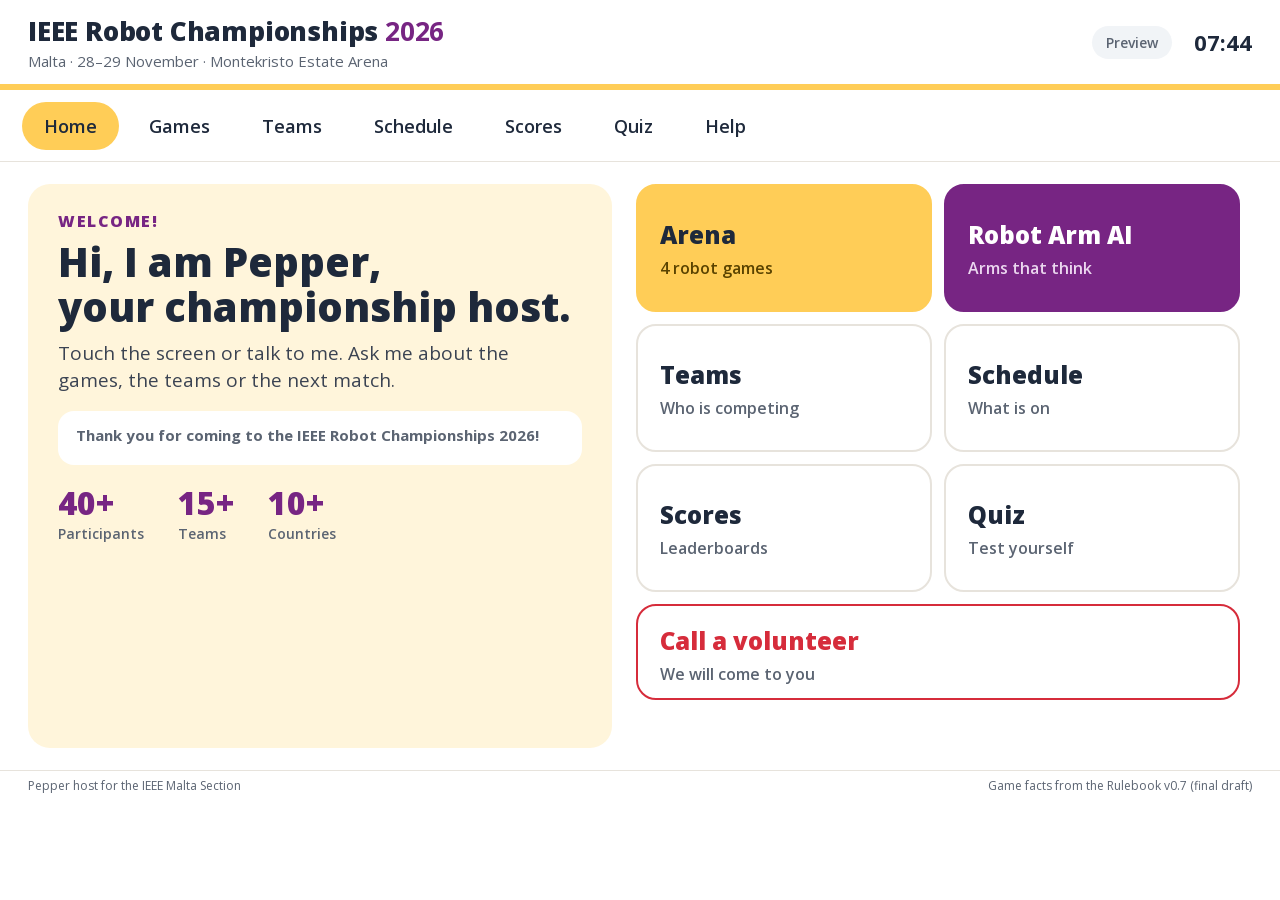
==== robotic-championships/ChampionshipHost/html/index.html @ 685ea283 "Add robotic championships: Pepper Championship Host v1.0.0 Neutral host for the IEEE Robot Champions" ====
<!DOCTYPE html>
<html lang="en">
<head>
<meta charset="utf-8">
<meta name="viewport" content="width=1280, height=800, user-scalable=no">
<title>IEEE Robot Championships 2026: Pepper host</title>
<link rel="stylesheet" href="css/host.css">
</head>
<body>
<div id="app">
  <header class="top">
    <div class="brand" id="brand">
      <img id="logo" class="logo" src="brand/logo.png" alt="" onerror="this.style.display='none'">
      <div class="wordmark">
        <div class="wm1">IEEE Robot Championships <b>2026</b></div>
        <div class="wm2">Malta &middot; 28&ndash;29 November &middot; Montekristo Estate Arena</div>
      </div>
    </div>
    <div class="topright">
      <span id="speaking" class="chip speak" hidden><i></i><i></i><i></i> Pepper is talking</span>
      <button id="stopTalk" class="chip stopbtn" hidden>Stop</button>
      <span id="status" class="chip">Starting</span>
      <span id="clock" class="clock">--:--</span>
    </div>
  </header>
  <div class="band"></div>
  <nav class="nav" id="nav">
    <button data-go="home" class="on">Home</button>
    <button data-go="games">Games</button>
    <button data-go="teams">Teams</button>
    <button data-go="schedule">Schedule</button>
    <button data-go="scores">Scores</button>
    <button data-go="quiz">Quiz</button>
    <button data-go="help">Help</button>
  </nav>

  <main id="main">
    <!-- HOME -->
    <section id="v-home" class="view on">
      <div class="home">
        <div class="hero">
          <img id="mascot" class="mascot" src="brand/mascot.png" alt="" onerror="this.style.display='none'">
          <div class="kicker">Welcome!</div>
          <h1>Hi, I am Pepper,<br>your championship host.</h1>
          <p class="lead">Touch the screen or talk to me. Ask me about the games, the teams or the next match.</p>
          <div id="countBox" class="count">
            <div class="countlbl" id="countLbl">The championships start in</div>
            <div class="countrow" id="countRow"></div>
          </div>
          <div id="liveBox" class="live" hidden>
            <div class="liveitem" id="liveNow"></div>
            <div class="liveitem next" id="liveNext"></div>
          </div>
          <div class="stats" id="stats"></div>
        </div>
        <div class="tiles">
          <button class="tile t-yellow" data-go="games" data-arg="arena"><span class="ti">Arena</span><span class="ts">4 robot games</span></button>
          <button class="tile t-purple" data-go="games" data-arg="arm"><span class="ti">Robot Arm AI</span><span class="ts">Arms that think</span></button>
          <button class="tile" data-go="teams"><span class="ti">Teams</span><span class="ts" id="tileTeams">Who is competing</span></button>
          <button class="tile" data-go="schedule"><span class="ti">Schedule</span><span class="ts" id="tileNext">What is on</span></button>
          <button class="tile" data-go="scores"><span class="ti">Scores</span><span class="ts">Leaderboards</span></button>
          <button class="tile" data-go="quiz"><span class="ti">Quiz</span><span class="ts">Test yourself</span></button>
          <button class="tile t-help" data-go="help" data-arg="volunteer"><span class="ti">Call a volunteer</span><span class="ts">We will come to you</span></button>
        </div>
      </div>
    </section>

    <!-- GAMES -->
    <section id="v-games" class="view">
      <div class="seg" id="catSeg">
        <button data-cat="arena" class="on">Arena: 4 Games</button>
        <button data-cat="arm">Robot Arm AI Challenge</button>
      </div>
      <p class="intro" id="catIntro"></p>
      <div class="cards" id="gameCards"></div>
      <p class="structure" id="catStructure"></p>
    </section>

    <!-- GAME DETAIL -->
    <section id="v-game" class="view">
      <div class="detail">
        <div class="media">
          <div class="vidwrap">
            <video id="gvid" muted loop playsinline preload="auto"></video>
            <button id="gplay" class="playover" hidden>&#9658;</button>
          </div>
          <div class="simnote">Simulation, to show the idea. Not a real match.</div>
        </div>
        <div class="dtext">
          <div class="dnum" id="gnum"></div>
          <h2 id="gtitle"></h2>
          <p class="tagline" id="gtag"></p>
          <ul class="facts" id="gfacts"></ul>
          <div class="dbtns">
            <button class="pill primary" id="gexplain">Pepper, explain</button>
            <button class="pill" id="gnext">Next game</button>
            <button class="pill ghost" id="gback">All games</button>
          </div>
        </div>
      </div>
    </section>

    <!-- TEAMS -->
    <section id="v-teams" class="view">
      <div class="seg" id="teamSeg">
        <button data-f="all" class="on">All teams</button>
        <button data-f="arena">Arena</button>
        <button data-f="arm">Robot Arm AI</button>
      </div>
      <div class="teamgrid" id="teamGrid"></div>
    </section>

    <!-- SCHEDULE -->
    <section id="v-schedule" class="view">
      <div class="seg" id="daySeg">
        <button data-day="sat" class="on">Saturday 28</button>
        <button data-day="sun">Sunday 29</button>
      </div>
      <div class="sched" id="schedList"></div>
    </section>

    <!-- SCORES -->
    <section id="v-scores" class="view">
      <div class="boards">
        <div class="board"><h3>Arena</h3><ol id="boardArena"></ol></div>
        <div class="board"><h3>Robot Arm AI Challenge</h3><ol id="boardArm"></ol></div>
      </div>
      <p class="provisional">Provisional scores entered by event staff. Official results are announced by the judges.</p>
    </section>

    <!-- QUIZ -->
    <section id="v-quiz" class="view">
      <div class="quiz" id="quiz"></div>
    </section>

    <!-- HELP -->
    <section id="v-help" class="view">
      <div class="help">
        <div class="helpcol">
          <button class="volunteer" id="volBtn"><span class="vt">Call a volunteer</span><span class="vs">A volunteer will come to Pepper</span></button>
          <div id="volDone" class="voldone" hidden>A volunteer has been called. Please wait here with Pepper.</div>
          <h3>Good to know</h3>
          <dl class="info" id="infoList"></dl>
        </div>
        <div class="helpcol">
          <h3>About the championships</h3>
          <p id="aboutText"></p>
          <p class="mission" id="missionText"></p>
          <h3>Pitch themes</h3>
          <ul class="themes" id="themes"></ul>
          <p id="stemText"></p>
        </div>
      </div>
    </section>

    <!-- STAFF -->
    <section id="v-staff" class="view">
      <div class="staffbar">
        <div class="seg small" id="staffSeg">
          <button data-st="alerts" class="on">Alerts</button>
          <button data-st="teams">Teams</button>
          <button data-st="schedule">Schedule</button>
          <button data-st="scores">Scores</button>
          <button data-st="announce">Announce</button>
          <button data-st="system">System</button>
        </div>
        <button class="pill ghost" id="staffExit">Leave staff mode</button>
      </div>
      <div class="staffbody" id="staffBody"></div>
    </section>
  </main>

  <footer class="foot">
    <span>Pepper host for the IEEE Malta Section</span>
    <span id="footRules"></span>
  </footer>

  <div id="pin" class="modal" hidden>
    <div class="pinbox">
      <div class="pintitle">Staff only</div>
      <div class="pindots" id="pinDots"></div>
      <div class="pinpad" id="pinPad"></div>
      <div class="pinmsg" id="pinMsg"></div>
    </div>
  </div>
  <div id="toast" class="toast" hidden></div>
</div>
<script src="js/bridge.js"></script>
<script src="js/host.js"></script>
</body>
</html>
---- robotic-championships/ChampionshipHost/html/css/host.css ----
/* Pepper host for the IEEE Robot Championships 2026.
   Look and feel taken from ieeemalta.org (championship page): white page, IEEE Malta yellow #FFCD57 for the main
   action, purple #772583 for links and the second accent, Open Sans, pill-shaped buttons with a 30px radius.
   Pepper's tablet: 1280 x 800, touch only, read from about one metre, so type and targets are large. */
@font-face { font-family: "Open Sans"; font-weight: 400; src: url(../fonts/open-sans-latin-400-normal.woff) format("woff"); }
@font-face { font-family: "Open Sans"; font-weight: 600; src: url(../fonts/open-sans-latin-600-normal.woff) format("woff"); }
@font-face { font-family: "Open Sans"; font-weight: 700; src: url(../fonts/open-sans-latin-700-normal.woff) format("woff"); }
@font-face { font-family: "Open Sans"; font-weight: 800; src: url(../fonts/open-sans-latin-800-normal.woff) format("woff"); }

:root {
  --yellow: #FFCD57; --yellow-d: #E9AE1F; --yellow-soft: #FFF5DB; --cream: #FFEBCA;
  --purple: #772583; --purple-soft: #F4E9F6;
  --ink: #1E293B; --muted: #5B6472; --line: #E7E3DC; --bg: #FFFFFF; --stage: #F1F4F7;
  --red: #D62C3B; --blue: #00629B; --green: #1C8A4C;
}
* { box-sizing: border-box; -webkit-tap-highlight-color: rgba(0,0,0,0); }
html, body { margin: 0; padding: 0; width: 1280px; height: 800px; overflow: hidden; background: var(--bg); color: var(--ink);
  font-family: "Open Sans", Arial, sans-serif; -webkit-user-select: none; user-select: none; }
button { font-family: inherit; color: inherit; cursor: pointer; border: 0; background: none; }
[hidden] { display: none !important; }
#app { position: relative; width: 1280px; height: 800px; display: -webkit-flex; display: flex; -webkit-flex-direction: column; flex-direction: column; }

/* header */
.top { height: 84px; padding: 0 28px; display: -webkit-flex; display: flex; -webkit-align-items: center; align-items: center; -webkit-justify-content: space-between; justify-content: space-between; }
.brand { display: -webkit-flex; display: flex; -webkit-align-items: center; align-items: center; }
.logo { height: 52px; margin-right: 18px; }
.wm1 { font-size: 26px; font-weight: 800; letter-spacing: -0.2px; }
.wm1 b { color: var(--purple); }
.wm2 { font-size: 15px; color: var(--muted); margin-top: 2px; }
.topright { display: -webkit-flex; display: flex; -webkit-align-items: center; align-items: center; }
.chip { display: inline-block; font-size: 14px; font-weight: 600; padding: 7px 14px; border-radius: 30px; background: var(--stage); color: var(--muted); margin-left: 10px; }
.chip.ok { background: #E6F4EC; color: var(--green); }
.chip.warn { background: #FDE8EA; color: var(--red); }
.chip.speak { background: var(--purple-soft); color: var(--purple); }
.chip.speak i { display: inline-block; width: 4px; height: 12px; margin-right: 2px; background: var(--purple); border-radius: 2px; vertical-align: middle;
  -webkit-animation: wave 0.9s infinite ease-in-out; animation: wave 0.9s infinite ease-in-out; }
.chip.speak i:nth-child(2) { -webkit-animation-delay: 0.15s; animation-delay: 0.15s; }
.chip.speak i:nth-child(3) { -webkit-animation-delay: 0.3s; animation-delay: 0.3s; margin-right: 8px; }
@-webkit-keyframes wave { 0%, 100% { -webkit-transform: scaleY(0.4); } 50% { -webkit-transform: scaleY(1); } }
@keyframes wave { 0%, 100% { transform: scaleY(0.4); } 50% { transform: scaleY(1); } }
.stopbtn { background: var(--ink); color: #fff; }
.clock { font-size: 22px; font-weight: 700; margin-left: 16px; min-width: 64px; text-align: right; }
.band { height: 6px; background: var(--yellow); }

/* navigation: the site's pill buttons */
.nav { height: 72px; padding: 12px 22px; display: -webkit-flex; display: flex; border-bottom: 1px solid var(--line); }
.nav button { height: 48px; padding: 0 22px; margin-right: 8px; border-radius: 30px; font-size: 18px; font-weight: 600; color: var(--ink); }
.nav button.on { background: var(--yellow); }
.nav button:active { background: var(--yellow-soft); }

main { position: relative; -webkit-flex: 1; flex: 1; overflow: hidden; }
.view { display: none; position: absolute; left: 0; top: 0; right: 0; bottom: 0; padding: 22px 28px; overflow: hidden; }
.view.on { display: block; }
.foot { height: 30px; padding: 0 28px; font-size: 12px; color: var(--muted); display: -webkit-flex; display: flex; -webkit-justify-content: space-between; justify-content: space-between; -webkit-align-items: center; align-items: center; border-top: 1px solid var(--line); }

/* pills */
.pill { height: 56px; padding: 0 28px; border-radius: 30px; font-size: 19px; font-weight: 700; background: var(--stage); margin: 0 12px 12px 0; }
.pill.primary { background: var(--yellow); box-shadow: 0 1px 2px rgba(0,0,0,0.05); }
.pill.ghost { background: none; border: 2px solid var(--line); }
.pill.danger { background: var(--red); color: #fff; }
.pill:active { opacity: 0.75; }
.seg { display: -webkit-flex; display: flex; margin-bottom: 14px; }
.seg button { height: 50px; padding: 0 24px; border-radius: 30px; font-size: 18px; font-weight: 700; border: 2px solid var(--line); margin-right: 10px; }
.seg button.on { background: var(--ink); border-color: var(--ink); color: #fff; }
.seg.small button { height: 44px; font-size: 16px; padding: 0 18px; }

/* home */
.home { display: -webkit-flex; display: flex; height: 100%; }
.hero { position: relative; width: 600px; margin-right: 24px; padding: 26px 30px; border-radius: 22px; background: var(--yellow-soft); overflow: hidden; }
.mascot { position: absolute; right: 18px; top: 16px; height: 170px; }
.kicker { font-size: 16px; font-weight: 800; color: var(--purple); text-transform: uppercase; letter-spacing: 1.5px; }
.hero h1 { font-size: 40px; line-height: 1.12; font-weight: 800; margin: 8px 0 10px; }
.lead { font-size: 19px; line-height: 1.45; color: #3B4352; margin: 0 0 16px; max-width: 470px; }
.count { background: #fff; border-radius: 16px; padding: 14px 18px; }
.countlbl { font-size: 15px; font-weight: 700; color: var(--muted); }
.countrow { display: -webkit-flex; display: flex; margin-top: 6px; }
.cnum { margin-right: 22px; }
.cnum b { display: block; font-size: 42px; font-weight: 800; line-height: 1; }
.cnum span { font-size: 13px; color: var(--muted); font-weight: 600; text-transform: uppercase; letter-spacing: 1px; }
.live { background: #fff; border-radius: 16px; padding: 10px 18px; }
.liveitem { padding: 6px 0; font-size: 18px; font-weight: 700; }
.liveitem .tag { display: inline-block; font-size: 12px; font-weight: 800; padding: 3px 9px; border-radius: 20px; background: var(--red); color: #fff; margin-right: 10px; letter-spacing: 1px; }
.liveitem.next .tag { background: var(--ink); }
.liveitem .sub { display: block; font-size: 15px; font-weight: 600; color: var(--muted); margin-top: 2px; }
.stats { display: -webkit-flex; display: flex; margin-top: 16px; }
.stat { margin-right: 34px; }
.stat b { font-size: 32px; font-weight: 800; color: var(--purple); }
.stat span { display: block; font-size: 14px; color: var(--muted); font-weight: 600; }
.tiles { -webkit-flex: 1; flex: 1; display: -webkit-flex; display: flex; -webkit-flex-wrap: wrap; flex-wrap: wrap; -webkit-align-content: flex-start; align-content: flex-start; }
.tile { width: 296px; height: 128px; margin: 0 12px 12px 0; border-radius: 20px; border: 2px solid var(--line); background: #fff; text-align: left; padding: 18px 22px; }
.tile .ti { display: block; font-size: 24px; font-weight: 800; }
.tile .ts { display: block; font-size: 16px; color: var(--muted); margin-top: 6px; font-weight: 600; }
.tile.t-yellow { background: var(--yellow); border-color: var(--yellow); }
.tile.t-yellow .ts { color: #5a4300; }
.tile.t-purple { background: var(--purple); border-color: var(--purple); color: #fff; }
.tile.t-purple .ts { color: #EBD7EF; }
.tile.t-help { width: 604px; height: 96px; border-color: var(--red); }
.tile.t-help .ti { color: var(--red); }
.tile:active { -webkit-transform: scale(0.98); transform: scale(0.98); }

/* games */
.intro { font-size: 18px; line-height: 1.45; color: #3B4352; margin: 0 0 14px; max-width: 1100px; }
.cards { display: -webkit-flex; display: flex; -webkit-flex-wrap: wrap; flex-wrap: wrap; }
.gcard { width: 291px; margin: 0 12px 12px 0; border-radius: 18px; border: 2px solid var(--line); background: #fff; overflow: hidden; text-align: left; padding: 0; }
.gcard img { display: block; width: 100%; height: 150px; object-fit: cover; background: var(--stage); }
.gcard .gn { font-size: 13px; font-weight: 800; color: var(--purple); text-transform: uppercase; letter-spacing: 1px; padding: 10px 16px 0; }
.gcard .gt { font-size: 21px; font-weight: 800; padding: 2px 16px 0; }
.gcard .gs { font-size: 15px; color: var(--muted); padding: 2px 16px 14px; line-height: 1.35; }
.cards.arm .gcard { width: 190px; }
.cards.arm .gcard img { height: 108px; }
.cards.arm .gcard .gt { font-size: 18px; }
.cards.arm .gcard .gs { font-size: 13px; }
.structure { font-size: 15px; color: var(--muted); line-height: 1.45; margin: 6px 0 0; max-width: 1180px; }

/* game detail */
.detail { display: -webkit-flex; display: flex; height: 100%; }
.media { width: 720px; margin-right: 30px; }
.vidwrap { position: relative; width: 720px; height: 405px; border-radius: 18px; overflow: hidden; background: var(--stage); }
.vidwrap video { width: 720px; height: 405px; display: block; object-fit: contain; }
.playover { position: absolute; left: 50%; top: 50%; width: 110px; height: 110px; margin: -55px 0 0 -55px; border-radius: 55px; background: var(--yellow); font-size: 44px; }
.simnote { font-size: 14px; color: var(--muted); margin-top: 8px; }
.dtext { -webkit-flex: 1; flex: 1; }
.dnum { font-size: 15px; font-weight: 800; color: var(--purple); text-transform: uppercase; letter-spacing: 1.2px; }
.dtext h2 { font-size: 40px; font-weight: 800; margin: 4px 0 4px; line-height: 1.1; }
.tagline { font-size: 21px; color: #3B4352; margin: 0 0 14px; font-weight: 600; }
.facts { list-style: none; padding: 0; margin: 0 0 20px; }
.facts li { position: relative; font-size: 19px; line-height: 1.4; padding: 0 0 12px 30px; }
.facts li:before { content: ""; position: absolute; left: 4px; top: 9px; width: 12px; height: 12px; border-radius: 6px; background: var(--yellow); }

/* teams */
.teamgrid { display: -webkit-flex; display: flex; -webkit-flex-wrap: wrap; flex-wrap: wrap; height: 520px; overflow-y: auto; -webkit-align-content: flex-start; align-content: flex-start; }
.team { width: 296px; height: 112px; margin: 0 12px 12px 0; border-radius: 18px; border: 2px solid var(--line); padding: 14px 18px; position: relative; }
.team .tn { font-size: 21px; font-weight: 800; white-space: nowrap; overflow: hidden; text-overflow: ellipsis; }
.team .tc { font-size: 16px; color: var(--muted); margin-top: 2px; }
.team .tk { position: absolute; left: 18px; bottom: 12px; font-size: 12px; font-weight: 800; padding: 3px 10px; border-radius: 20px; text-transform: uppercase; letter-spacing: 1px; }
.tk.arena { background: var(--yellow); }
.tk.arm { background: var(--purple); color: #fff; }
.empty { width: 100%; padding: 40px; border-radius: 20px; background: var(--stage); font-size: 20px; line-height: 1.5; color: #3B4352; }
.empty b { display: block; font-size: 26px; color: var(--ink); margin-bottom: 6px; }

/* schedule */
.sched { height: 540px; overflow-y: auto; }
.srow { display: -webkit-flex; display: flex; -webkit-align-items: center; align-items: center; padding: 14px 16px; border-bottom: 1px solid var(--line); border-radius: 12px; }
.srow .st { width: 100px; font-size: 26px; font-weight: 800; }
.srow .sb { -webkit-flex: 1; flex: 1; }
.srow .sti { font-size: 21px; font-weight: 700; }
.srow .ssub { font-size: 16px; color: var(--muted); margin-top: 2px; }
.srow .badge { font-size: 13px; font-weight: 800; padding: 5px 12px; border-radius: 20px; letter-spacing: 1px; margin-left: 10px; }
.srow.now { background: var(--yellow-soft); }
.srow.now .badge { background: var(--red); color: #fff; }
.srow.next .badge { background: var(--ink); color: #fff; }
.srow.done { opacity: 0.45; }
.side { display: inline-block; font-weight: 700; }
.side.red { color: var(--red); }
.side.blue { color: var(--blue); }
.catk { display: inline-block; font-size: 12px; font-weight: 800; padding: 2px 9px; border-radius: 20px; margin-right: 8px; text-transform: uppercase; letter-spacing: 1px; background: var(--stage); }
.catk.arena { background: var(--yellow); } .catk.arm { background: var(--purple); color: #fff; }

/* scores */
.boards { display: -webkit-flex; display: flex; }
.board { width: 600px; margin-right: 24px; border-radius: 20px; border: 2px solid var(--line); padding: 16px 22px; height: 500px; overflow-y: auto; }
.board h3 { font-size: 24px; margin: 0 0 10px; }
.board ol { list-style: none; padding: 0; margin: 0; }
.board li { display: -webkit-flex; display: flex; -webkit-align-items: center; align-items: center; padding: 10px 0; border-bottom: 1px solid var(--line); font-size: 20px; }
.board li .rk { width: 46px; height: 46px; line-height: 46px; border-radius: 23px; text-align: center; font-weight: 800; background: var(--stage); margin-right: 14px; }
.board li:nth-child(1) .rk { background: var(--yellow); }
.board li .nm { -webkit-flex: 1; flex: 1; font-weight: 700; }
.board li .pt { font-weight: 800; font-size: 22px; }
.board .none { font-size: 18px; color: var(--muted); padding: 20px 0; }
.provisional { font-size: 15px; color: var(--muted); margin-top: 12px; }

/* quiz */
.quiz { max-width: 1000px; }
.qprog { font-size: 16px; font-weight: 800; color: var(--purple); text-transform: uppercase; letter-spacing: 1.2px; }
.qq { font-size: 36px; font-weight: 800; margin: 8px 0 22px; line-height: 1.2; }
.qa { display: block; width: 760px; min-height: 76px; text-align: left; padding: 18px 26px; margin-bottom: 14px; border-radius: 40px; border: 3px solid var(--line); font-size: 24px; font-weight: 700; background: #fff; }
.qa.right { background: #E6F4EC; border-color: var(--green); }
.qa.wrong { background: #FDE8EA; border-color: var(--red); }
.qwhy { font-size: 21px; margin: 6px 0 16px; color: #3B4352; min-height: 30px; }
.qbig { font-size: 64px; font-weight: 800; color: var(--purple); margin: 10px 0; }

/* help */
.help { display: -webkit-flex; display: flex; }
.helpcol { width: 600px; margin-right: 24px; }
.help h3 { font-size: 22px; margin: 18px 0 8px; }
.help p { font-size: 17px; line-height: 1.5; color: #3B4352; margin: 0 0 8px; }
.mission { font-weight: 800; color: var(--purple) !important; }
.volunteer { width: 600px; height: 120px; border-radius: 22px; background: var(--red); color: #fff; text-align: left; padding: 0 30px; }
.volunteer .vt { display: block; font-size: 32px; font-weight: 800; }
.volunteer .vs { display: block; font-size: 18px; opacity: 0.9; margin-top: 4px; }
.voldone { margin-top: 12px; padding: 16px 20px; border-radius: 16px; background: #E6F4EC; color: var(--green); font-size: 20px; font-weight: 700; }
.info { margin: 0; }
.info dt { font-size: 17px; font-weight: 800; margin-top: 8px; }
.info dd { font-size: 17px; margin: 2px 0 0; color: #3B4352; }
.themes { margin: 0 0 10px; padding-left: 22px; font-size: 17px; line-height: 1.5; }

/* staff */
.staffbar { display: -webkit-flex; display: flex; -webkit-justify-content: space-between; justify-content: space-between; -webkit-align-items: flex-start; align-items: flex-start; }
.staffbody { height: 540px; overflow-y: auto; }
.form { display: -webkit-flex; display: flex; -webkit-flex-wrap: wrap; flex-wrap: wrap; -webkit-align-items: flex-end; align-items: flex-end; padding: 14px; border-radius: 16px; background: var(--stage); margin-bottom: 12px; }
.form label { display: block; font-size: 13px; font-weight: 700; color: var(--muted); margin: 0 10px 8px 0; }
.form input, .form select { display: block; height: 46px; font-size: 18px; font-family: inherit; padding: 0 12px; border: 2px solid var(--line); border-radius: 10px; margin-top: 4px; background: #fff; }
.form .pill { margin: 0 10px 8px 0; height: 48px; font-size: 17px; }
.tbl { width: 100%; border-collapse: collapse; font-size: 17px; }
.tbl td, .tbl th { text-align: left; padding: 9px 8px; border-bottom: 1px solid var(--line); }
.tbl th { font-size: 13px; color: var(--muted); text-transform: uppercase; letter-spacing: 1px; }
.tbl button { height: 40px; padding: 0 16px; border-radius: 20px; font-weight: 700; font-size: 15px; background: var(--stage); margin-right: 6px; }
.alertrow { padding: 14px 18px; border-radius: 14px; margin-bottom: 10px; background: #FDE8EA; display: -webkit-flex; display: flex; -webkit-justify-content: space-between; justify-content: space-between; -webkit-align-items: center; align-items: center; font-size: 19px; font-weight: 700; }
.alertrow.seen { background: var(--stage); font-weight: 400; color: var(--muted); }
.note { font-size: 15px; color: var(--muted); line-height: 1.5; }

/* pin + toast */
.modal { position: absolute; left: 0; top: 0; right: 0; bottom: 0; background: rgba(30,41,59,0.55); z-index: 20; }
.pinbox { width: 420px; margin: 90px auto 0; background: #fff; border-radius: 24px; padding: 24px; text-align: center; }
.pintitle { font-size: 22px; font-weight: 800; }
.pindots { height: 40px; font-size: 34px; letter-spacing: 12px; margin: 8px 0; }
.pinpad button { width: 100px; height: 72px; margin: 5px; border-radius: 36px; background: var(--stage); font-size: 28px; font-weight: 700; }
.pinmsg { height: 24px; color: var(--red); font-weight: 700; }
.toast { position: absolute; left: 50%; bottom: 46px; width: 760px; margin-left: -380px; padding: 18px 24px; border-radius: 18px; background: var(--ink); color: #fff; font-size: 20px; font-weight: 700; text-align: center; z-index: 30; }
.toast.alert { background: var(--red); }
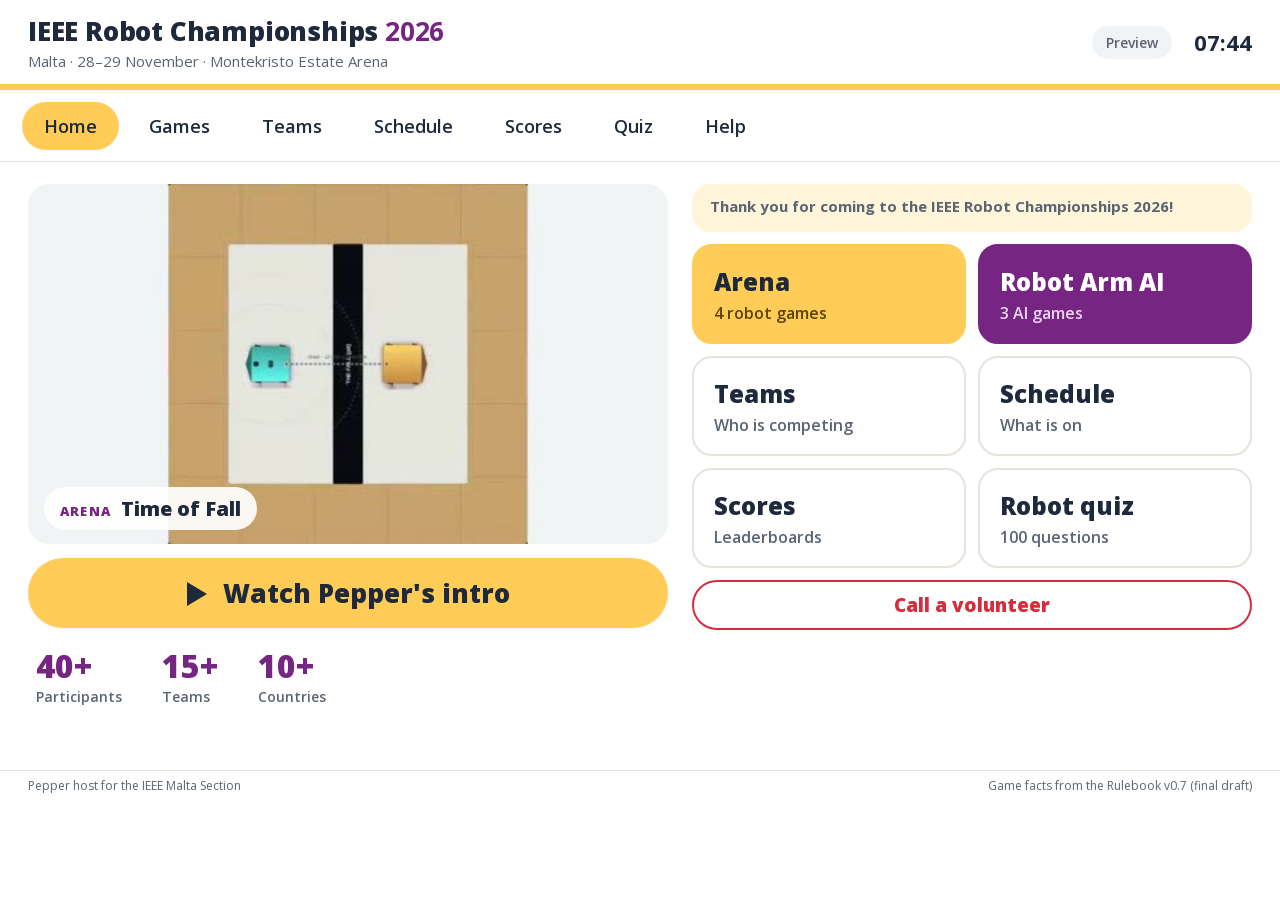
==== commit b711d80b: "Robotic championships v1.1.0: Pepper gives the intro, talks less, 100-question quiz - Pepper's intro" ====
--- a/robotic-championships/ChampionshipHost/html/index.html
+++ b/robotic-championships/ChampionshipHost/html/index.html
@@ -38,11 +38,15 @@
     <!-- HOME -->
     <section id="v-home" class="view on">
       <div class="home">
-        <div class="hero">
-          <img id="mascot" class="mascot" src="brand/mascot.png" alt="" onerror="this.style.display='none'">
-          <div class="kicker">Welcome!</div>
-          <h1>Hi, I am Pepper,<br>your championship host.</h1>
-          <p class="lead">Touch the screen or talk to me. Ask me about the games, the teams or the next match.</p>
+        <div class="stage">
+          <div class="reel">
+            <video id="reel" muted playsinline preload="auto"></video>
+            <div class="reelcap"><span id="reelKind"></span><b id="reelTitle"></b></div>
+          </div>
+          <button class="introbtn" id="introBtn"><span class="play"></span>Watch Pepper's intro</button>
+          <div class="stats" id="stats"></div>
+        </div>
+        <div class="side">
           <div id="countBox" class="count">
             <div class="countlbl" id="countLbl">The championships start in</div>
             <div class="countrow" id="countRow"></div>
@@ -51,17 +55,32 @@
             <div class="liveitem" id="liveNow"></div>
             <div class="liveitem next" id="liveNext"></div>
           </div>
-          <div class="stats" id="stats"></div>
-        </div>
-        <div class="tiles">
-          <button class="tile t-yellow" data-go="games" data-arg="arena"><span class="ti">Arena</span><span class="ts">4 robot games</span></button>
-          <button class="tile t-purple" data-go="games" data-arg="arm"><span class="ti">Robot Arm AI</span><span class="ts">Arms that think</span></button>
-          <button class="tile" data-go="teams"><span class="ti">Teams</span><span class="ts" id="tileTeams">Who is competing</span></button>
-          <button class="tile" data-go="schedule"><span class="ti">Schedule</span><span class="ts" id="tileNext">What is on</span></button>
-          <button class="tile" data-go="scores"><span class="ti">Scores</span><span class="ts">Leaderboards</span></button>
-          <button class="tile" data-go="quiz"><span class="ti">Quiz</span><span class="ts">Test yourself</span></button>
-          <button class="tile t-help" data-go="help" data-arg="volunteer"><span class="ti">Call a volunteer</span><span class="ts">We will come to you</span></button>
-        </div>
+          <div class="tiles">
+            <button class="tile t-yellow" data-go="games" data-arg="arena"><span class="ti">Arena</span><span class="ts">4 robot games</span></button>
+            <button class="tile t-purple" data-go="games" data-arg="arm"><span class="ti">Robot Arm AI</span><span class="ts">3 AI games</span></button>
+            <button class="tile" data-go="teams"><span class="ti">Teams</span><span class="ts" id="tileTeams">Who is competing</span></button>
+            <button class="tile" data-go="schedule"><span class="ti">Schedule</span><span class="ts" id="tileNext">What is on</span></button>
+            <button class="tile" data-go="scores"><span class="ti">Scores</span><span class="ts">Leaderboards</span></button>
+            <button class="tile" data-go="quiz"><span class="ti">Robot quiz</span><span class="ts">100 questions</span></button>
+          </div>
+          <button class="volsmall" data-go="help" data-arg="volunteer">Call a volunteer</button>
+        </div>
+      </div>
+    </section>
+
+    <!-- PEPPER'S INTRO -->
+    <section id="v-intro" class="view">
+      <div class="ishow" id="introBox">
+        <div class="ivis" id="introVis">
+          <video id="ivid" muted loop playsinline preload="auto"></video>
+          <div class="ibig" id="introBig"></div>
+        </div>
+        <div class="itext">
+          <div class="isub" id="introSub"></div>
+          <h1 class="ihead" id="introHead"></h1>
+          <div class="idots" id="introDots"></div>
+        </div>
+        <button class="iskip" id="introSkip">Skip</button>
       </div>
     </section>
 
--- a/robotic-championships/ChampionshipHost/html/css/host.css
+++ b/robotic-championships/ChampionshipHost/html/css/host.css
@@ -64,50 +64,83 @@
 .seg button.on { background: var(--ink); border-color: var(--ink); color: #fff; }
 .seg.small button { height: 44px; font-size: 16px; padding: 0 18px; }
 
-/* home */
+/* home: a looping reel of the games on the left, the programme and big tiles on the right */
 .home { display: -webkit-flex; display: flex; height: 100%; }
-.hero { position: relative; width: 600px; margin-right: 24px; padding: 26px 30px; border-radius: 22px; background: var(--yellow-soft); overflow: hidden; }
-.mascot { position: absolute; right: 18px; top: 16px; height: 170px; }
-.kicker { font-size: 16px; font-weight: 800; color: var(--purple); text-transform: uppercase; letter-spacing: 1.5px; }
-.hero h1 { font-size: 40px; line-height: 1.12; font-weight: 800; margin: 8px 0 10px; }
-.lead { font-size: 19px; line-height: 1.45; color: #3B4352; margin: 0 0 16px; max-width: 470px; }
-.count { background: #fff; border-radius: 16px; padding: 14px 18px; }
+.stage { width: 640px; margin-right: 24px; }
+.reel { position: relative; width: 640px; height: 360px; border-radius: 22px; overflow: hidden; background: var(--stage); }
+.reel video { display: block; width: 640px; height: 360px; object-fit: contain; }
+.reelcap { position: absolute; left: 16px; bottom: 14px; padding: 8px 16px; border-radius: 30px; background: rgba(255,255,255,0.92); }
+.reelcap span { font-size: 13px; font-weight: 800; color: var(--purple); text-transform: uppercase; letter-spacing: 1.2px; margin-right: 10px; }
+.reelcap b { font-size: 20px; font-weight: 800; }
+.introbtn { display: block; width: 640px; height: 70px; margin-top: 14px; border-radius: 35px; background: var(--yellow); font-size: 26px; font-weight: 800; text-align: center; box-shadow: 0 1px 2px rgba(0,0,0,0.05); }
+.introbtn .play { display: inline-block; width: 0; height: 0; border-top: 12px solid transparent; border-bottom: 12px solid transparent; border-left: 20px solid var(--ink); margin-right: 16px; vertical-align: -3px; }
+.introbtn:active { opacity: 0.8; }
+.stats { display: -webkit-flex; display: flex; margin-top: 16px; padding-left: 8px; }
+.stat { margin-right: 40px; }
+.stat b { font-size: 32px; font-weight: 800; color: var(--purple); }
+.stat span { display: block; font-size: 14px; color: var(--muted); font-weight: 600; }
+.side { -webkit-flex: 1; flex: 1; }
+.count { background: var(--yellow-soft); border-radius: 18px; padding: 12px 18px; margin-bottom: 12px; }
 .countlbl { font-size: 15px; font-weight: 700; color: var(--muted); }
-.countrow { display: -webkit-flex; display: flex; margin-top: 6px; }
-.cnum { margin-right: 22px; }
-.cnum b { display: block; font-size: 42px; font-weight: 800; line-height: 1; }
+.countrow { display: -webkit-flex; display: flex; margin-top: 4px; }
+.cnum { margin-right: 24px; }
+.cnum b { display: block; font-size: 38px; font-weight: 800; line-height: 1; }
 .cnum span { font-size: 13px; color: var(--muted); font-weight: 600; text-transform: uppercase; letter-spacing: 1px; }
-.live { background: #fff; border-radius: 16px; padding: 10px 18px; }
-.liveitem { padding: 6px 0; font-size: 18px; font-weight: 700; }
+.live { background: var(--yellow-soft); border-radius: 18px; padding: 8px 18px; margin-bottom: 12px; }
+.liveitem { padding: 5px 0; font-size: 18px; font-weight: 700; white-space: nowrap; overflow: hidden; text-overflow: ellipsis; }
 .liveitem .tag { display: inline-block; font-size: 12px; font-weight: 800; padding: 3px 9px; border-radius: 20px; background: var(--red); color: #fff; margin-right: 10px; letter-spacing: 1px; }
 .liveitem.next .tag { background: var(--ink); }
-.liveitem .sub { display: block; font-size: 15px; font-weight: 600; color: var(--muted); margin-top: 2px; }
-.stats { display: -webkit-flex; display: flex; margin-top: 16px; }
-.stat { margin-right: 34px; }
-.stat b { font-size: 32px; font-weight: 800; color: var(--purple); }
-.stat span { display: block; font-size: 14px; color: var(--muted); font-weight: 600; }
-.tiles { -webkit-flex: 1; flex: 1; display: -webkit-flex; display: flex; -webkit-flex-wrap: wrap; flex-wrap: wrap; -webkit-align-content: flex-start; align-content: flex-start; }
-.tile { width: 296px; height: 128px; margin: 0 12px 12px 0; border-radius: 20px; border: 2px solid var(--line); background: #fff; text-align: left; padding: 18px 22px; }
+.liveitem .sub { display: block; font-size: 15px; font-weight: 600; color: var(--muted); margin-top: 1px; overflow: hidden; text-overflow: ellipsis; }
+.tiles { display: -webkit-flex; display: flex; -webkit-flex-wrap: wrap; flex-wrap: wrap; }
+.tile { width: 274px; height: 100px; margin: 0 12px 12px 0; border-radius: 20px; border: 2px solid var(--line); background: #fff; text-align: left; padding: 14px 20px; }
+.tiles .tile:nth-child(2n) { margin-right: 0; }
 .tile .ti { display: block; font-size: 24px; font-weight: 800; }
-.tile .ts { display: block; font-size: 16px; color: var(--muted); margin-top: 6px; font-weight: 600; }
+.tile .ts { display: block; font-size: 16px; color: var(--muted); margin-top: 4px; font-weight: 600; white-space: nowrap; overflow: hidden; text-overflow: ellipsis; }
 .tile.t-yellow { background: var(--yellow); border-color: var(--yellow); }
 .tile.t-yellow .ts { color: #5a4300; }
 .tile.t-purple { background: var(--purple); border-color: var(--purple); color: #fff; }
 .tile.t-purple .ts { color: #EBD7EF; }
-.tile.t-help { width: 604px; height: 96px; border-color: var(--red); }
-.tile.t-help .ti { color: var(--red); }
 .tile:active { -webkit-transform: scale(0.98); transform: scale(0.98); }
+.volsmall { width: 560px; height: 50px; border-radius: 25px; border: 2px solid var(--red); color: var(--red); font-size: 19px; font-weight: 800; }
+
+/* Pepper's intro: the navigation hides, the visual is as big as the screen allows */
+#app.introing .nav { display: none; }
+#v-intro { padding: 20px 24px; }
+.ishow { position: relative; display: -webkit-flex; display: flex; height: 100%; -webkit-align-items: center; align-items: center; }
+.ivis { position: relative; width: 896px; height: 504px; border-radius: 24px; overflow: hidden; background: var(--stage); margin-right: 28px; }
+.ivis video { display: block; width: 896px; height: 504px; object-fit: contain; }
+.ibig { position: absolute; left: 0; top: 0; width: 896px; height: 504px; padding: 40px 48px; background: var(--yellow-soft); }
+.itext { width: 300px; }
+.isub { font-size: 16px; font-weight: 800; color: var(--purple); text-transform: uppercase; letter-spacing: 1.4px; }
+.ihead { font-size: 40px; line-height: 1.12; font-weight: 800; margin: 8px 0 18px; }
+.idots span { display: inline-block; width: 12px; height: 12px; border-radius: 6px; background: var(--line); margin-right: 7px; }
+.idots span.on { background: var(--purple); }
+.iskip { position: absolute; right: 0; top: 0; height: 48px; padding: 0 26px; border-radius: 24px; border: 2px solid var(--line); font-size: 18px; font-weight: 700; background: #fff; }
+.ib-mascot { position: absolute; right: 40px; top: 30px; height: 300px; }
+.ib-title { position: relative; max-width: 560px; font-size: 54px; font-weight: 800; line-height: 1.08; margin-top: 70px; }
+.ib-title em { font-style: normal; color: var(--purple); }
+.ib-line { font-size: 26px; font-weight: 600; color: #3B4352; margin-top: 18px; max-width: 800px; line-height: 1.35; }
+.ib-stats { display: -webkit-flex; display: flex; margin-top: 90px; }
+.ib-stats div { margin-right: 70px; }
+.ib-stats b { display: block; font-size: 110px; line-height: 1; font-weight: 800; color: var(--purple); }
+.ib-stats span { font-size: 22px; font-weight: 700; color: var(--muted); }
+.ib-cols { display: -webkit-flex; display: flex; }
+.ib-col { width: 400px; }
+.ib-col h4 { font-size: 22px; margin: 0 0 12px; }
+.ib-col div { font-size: 26px; font-weight: 700; padding: 5px 0; white-space: nowrap; overflow: hidden; text-overflow: ellipsis; }
+.ib-next { font-size: 36px; font-weight: 800; line-height: 1.25; margin-top: 110px; }
 
 /* games */
 .intro { font-size: 18px; line-height: 1.45; color: #3B4352; margin: 0 0 14px; max-width: 1100px; }
 .cards { display: -webkit-flex; display: flex; -webkit-flex-wrap: wrap; flex-wrap: wrap; }
 .gcard { width: 291px; margin: 0 12px 12px 0; border-radius: 18px; border: 2px solid var(--line); background: #fff; overflow: hidden; text-align: left; padding: 0; }
-.gcard img { display: block; width: 100%; height: 150px; object-fit: cover; background: var(--stage); }
+/* picture boxes are exactly 16:9 like the clips, so nothing is cropped or stretched, even on browsers without object-fit */
+.gcard img { display: block; width: 287px; height: 161px; object-fit: contain; background: var(--stage); }
 .gcard .gn { font-size: 13px; font-weight: 800; color: var(--purple); text-transform: uppercase; letter-spacing: 1px; padding: 10px 16px 0; }
 .gcard .gt { font-size: 21px; font-weight: 800; padding: 2px 16px 0; }
 .gcard .gs { font-size: 15px; color: var(--muted); padding: 2px 16px 14px; line-height: 1.35; }
 .cards.arm .gcard { width: 190px; }
-.cards.arm .gcard img { height: 108px; }
+.cards.arm .gcard img { width: 186px; height: 105px; }
 .cards.arm .gcard .gt { font-size: 18px; }
 .cards.arm .gcard .gs { font-size: 13px; }
 .structure { font-size: 15px; color: var(--muted); line-height: 1.45; margin: 6px 0 0; max-width: 1180px; }
@@ -128,18 +161,24 @@
 .facts li:before { content: ""; position: absolute; left: 4px; top: 9px; width: 12px; height: 12px; border-radius: 6px; background: var(--yellow); }
 
 /* teams */
-.teamgrid { display: -webkit-flex; display: flex; -webkit-flex-wrap: wrap; flex-wrap: wrap; height: 520px; overflow-y: auto; -webkit-align-content: flex-start; align-content: flex-start; }
-.team { width: 296px; height: 112px; margin: 0 12px 12px 0; border-radius: 18px; border: 2px solid var(--line); padding: 14px 18px; position: relative; }
-.team .tn { font-size: 21px; font-weight: 800; white-space: nowrap; overflow: hidden; text-overflow: ellipsis; }
-.team .tc { font-size: 16px; color: var(--muted); margin-top: 2px; }
-.team .tk { position: absolute; left: 18px; bottom: 12px; font-size: 12px; font-weight: 800; padding: 3px 10px; border-radius: 20px; text-transform: uppercase; letter-spacing: 1px; }
+.teamgrid { height: 500px; overflow-y: auto; }
+.tgroup { margin-bottom: 8px; }
+.tgh { font-size: 20px; font-weight: 800; margin: 0 0 8px; }
+.tgh span { font-size: 15px; font-weight: 700; color: var(--muted); margin-left: 8px; }
+.tcards { display: -webkit-flex; display: flex; -webkit-flex-wrap: wrap; flex-wrap: wrap; }
+.team { width: 298px; height: 80px; margin: 0 10px 10px 0; border-radius: 16px; border: 2px solid var(--line); padding: 10px 16px; position: relative; }
+.tcards .team:nth-child(4n) { margin-right: 0; }
+.team .tn { font-size: 21px; font-weight: 800; line-height: 1.3; white-space: nowrap; overflow: hidden; text-overflow: ellipsis; }
+.team .trow { margin-top: 6px; white-space: nowrap; overflow: hidden; }
+.team .tc { display: inline-block; font-size: 15px; color: var(--muted); margin-left: 8px; vertical-align: middle; }
+.team .tk { display: inline-block; font-size: 12px; font-weight: 800; padding: 3px 10px; border-radius: 20px; text-transform: uppercase; letter-spacing: 1px; vertical-align: middle; }
 .tk.arena { background: var(--yellow); }
 .tk.arm { background: var(--purple); color: #fff; }
 .empty { width: 100%; padding: 40px; border-radius: 20px; background: var(--stage); font-size: 20px; line-height: 1.5; color: #3B4352; }
 .empty b { display: block; font-size: 26px; color: var(--ink); margin-bottom: 6px; }
 
 /* schedule */
-.sched { height: 540px; overflow-y: auto; }
+.sched { position: relative; height: 540px; overflow-y: auto; }
 .srow { display: -webkit-flex; display: flex; -webkit-align-items: center; align-items: center; padding: 14px 16px; border-bottom: 1px solid var(--line); border-radius: 12px; }
 .srow .st { width: 100px; font-size: 26px; font-weight: 800; }
 .srow .sb { -webkit-flex: 1; flex: 1; }
@@ -158,12 +197,16 @@
 
 /* scores */
 .boards { display: -webkit-flex; display: flex; }
-.board { width: 600px; margin-right: 24px; border-radius: 20px; border: 2px solid var(--line); padding: 16px 22px; height: 500px; overflow-y: auto; }
-.board h3 { font-size: 24px; margin: 0 0 10px; }
+.board { width: 600px; margin-right: 24px; border-radius: 20px; border: 2px solid var(--line); padding: 14px 22px; height: 510px; overflow-y: auto; }
+.board:last-child { margin-right: 0; }
+.board h3 { font-size: 22px; margin: 0 0 6px; }
+.board h3 span { font-size: 15px; font-weight: 700; color: var(--muted); margin-left: 8px; }
 .board ol { list-style: none; padding: 0; margin: 0; }
-.board li { display: -webkit-flex; display: flex; -webkit-align-items: center; align-items: center; padding: 10px 0; border-bottom: 1px solid var(--line); font-size: 20px; }
-.board li .rk { width: 46px; height: 46px; line-height: 46px; border-radius: 23px; text-align: center; font-weight: 800; background: var(--stage); margin-right: 14px; }
-.board li:nth-child(1) .rk { background: var(--yellow); }
+.board li { display: -webkit-flex; display: flex; -webkit-align-items: center; align-items: center; padding: 6px 0; border-bottom: 1px solid var(--line); font-size: 20px; }
+.board li .rk { width: 38px; height: 38px; line-height: 38px; border-radius: 19px; text-align: center; font-weight: 800; background: var(--stage); margin-right: 14px; }
+.board li.nos .pt { font-size: 16px; font-weight: 600; color: var(--muted); }
+.board li.nos .rk { background: none; color: var(--muted); }
+.board li:not(.nos):nth-child(1) .rk { background: var(--yellow); }
 .board li .nm { -webkit-flex: 1; flex: 1; font-weight: 700; }
 .board li .pt { font-weight: 800; font-size: 22px; }
 .board .none { font-size: 18px; color: var(--muted); padding: 20px 0; }
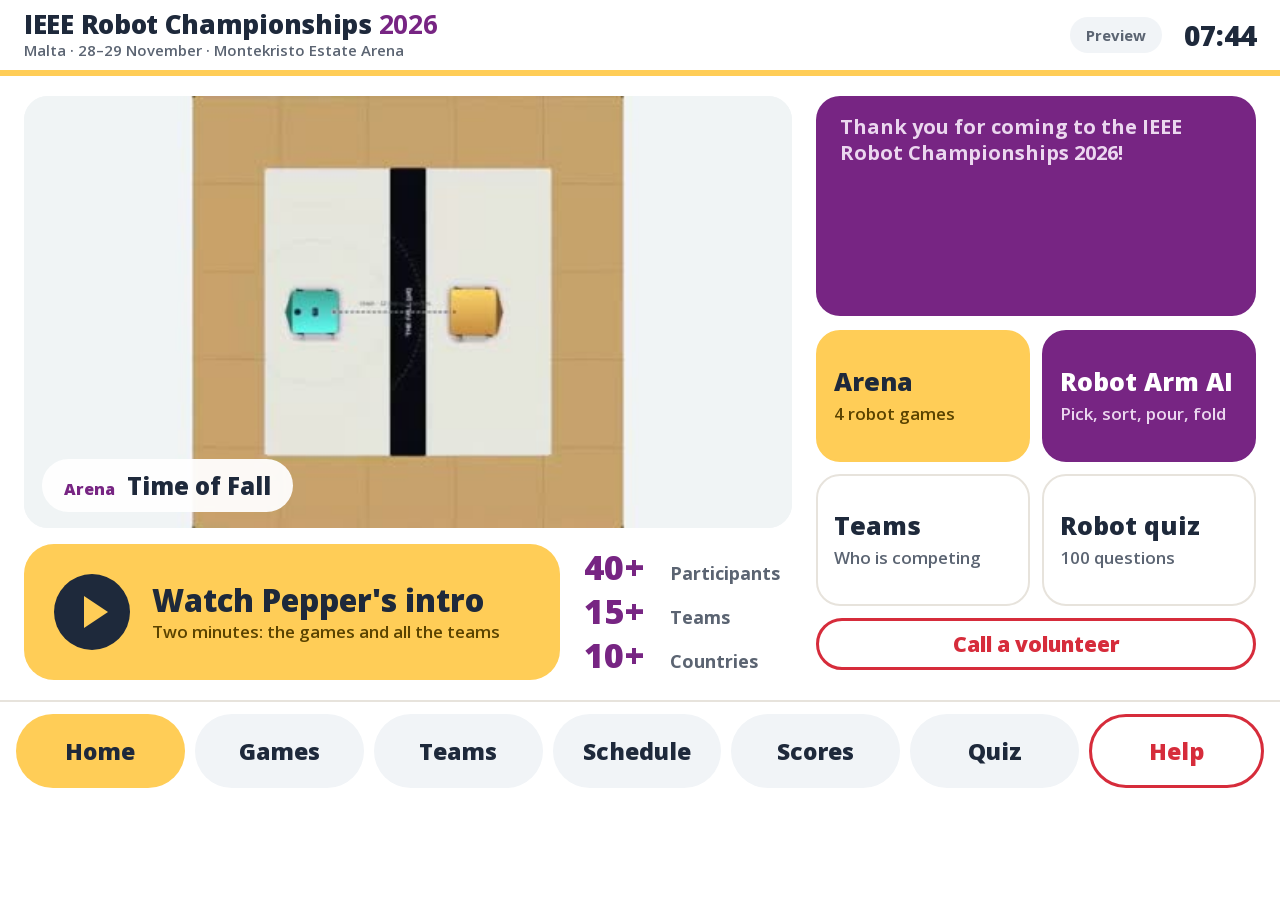
==== commit 94b1e6bf: "Robotic championships: tablet redesigned as a kiosk - Bottom dock of seven big buttons replaces the " ====
--- a/robotic-championships/ChampionshipHost/html/index.html
+++ b/robotic-championships/ChampionshipHost/html/index.html
@@ -24,15 +24,6 @@
     </div>
   </header>
   <div class="band"></div>
-  <nav class="nav" id="nav">
-    <button data-go="home" class="on">Home</button>
-    <button data-go="games">Games</button>
-    <button data-go="teams">Teams</button>
-    <button data-go="schedule">Schedule</button>
-    <button data-go="scores">Scores</button>
-    <button data-go="quiz">Quiz</button>
-    <button data-go="help">Help</button>
-  </nav>
 
   <main id="main">
     <!-- HOME -->
@@ -43,8 +34,10 @@
             <video id="reel" muted playsinline preload="auto"></video>
             <div class="reelcap"><span id="reelKind"></span><b id="reelTitle"></b></div>
           </div>
-          <button class="introbtn" id="introBtn"><span class="play"></span>Watch Pepper's intro</button>
-          <div class="stats" id="stats"></div>
+          <div class="introrow">
+            <button class="introbtn" id="introBtn"><span class="play"></span><span class="ibt">Watch Pepper's intro<small>Two minutes: the games and all the teams</small></span></button>
+            <div class="stats" id="stats"></div>
+          </div>
         </div>
         <div class="side">
           <div id="countBox" class="count">
@@ -57,10 +50,8 @@
           </div>
           <div class="tiles">
             <button class="tile t-yellow" data-go="games" data-arg="arena"><span class="ti">Arena</span><span class="ts">4 robot games</span></button>
-            <button class="tile t-purple" data-go="games" data-arg="arm"><span class="ti">Robot Arm AI</span><span class="ts">3 AI games</span></button>
+            <button class="tile t-purple" data-go="games" data-arg="arm"><span class="ti">Robot Arm AI</span><span class="ts">Pick, sort, pour, fold</span></button>
             <button class="tile" data-go="teams"><span class="ti">Teams</span><span class="ts" id="tileTeams">Who is competing</span></button>
-            <button class="tile" data-go="schedule"><span class="ti">Schedule</span><span class="ts" id="tileNext">What is on</span></button>
-            <button class="tile" data-go="scores"><span class="ti">Scores</span><span class="ts">Leaderboards</span></button>
             <button class="tile" data-go="quiz"><span class="ti">Robot quiz</span><span class="ts">100 questions</span></button>
           </div>
           <button class="volsmall" data-go="help" data-arg="volunteer">Call a volunteer</button>
@@ -71,20 +62,19 @@
     <!-- PEPPER'S INTRO -->
     <section id="v-intro" class="view">
       <div class="ishow" id="introBox">
+        <div class="itop"><div class="idots" id="introDots"></div><button class="iskip" id="introSkip">Skip</button></div>
         <div class="ivis" id="introVis">
           <video id="ivid" muted loop playsinline preload="auto"></video>
           <div class="ibig" id="introBig"></div>
         </div>
         <div class="itext">
+          <h1 class="ihead" id="introHead"></h1>
           <div class="isub" id="introSub"></div>
-          <h1 class="ihead" id="introHead"></h1>
-          <div class="idots" id="introDots"></div>
-        </div>
-        <button class="iskip" id="introSkip">Skip</button>
-      </div>
-    </section>
-
-    <!-- GAMES -->
+        </div>
+      </div>
+    </section>
+
+
     <section id="v-games" class="view">
       <div class="seg" id="catSeg">
         <button data-cat="arena" class="on">Arena: 4 Games</button>
@@ -92,7 +82,7 @@
       </div>
       <p class="intro" id="catIntro"></p>
       <div class="cards" id="gameCards"></div>
-      <p class="structure" id="catStructure"></p>
+      <p class="structure"><span id="catStructure"></span> <span class="rules" id="footRules"></span></p>
     </section>
 
     <!-- GAME DETAIL -->
@@ -168,6 +158,7 @@
           <h3>Pitch themes</h3>
           <ul class="themes" id="themes"></ul>
           <p id="stemText"></p>
+          <p class="hostnote">Pepper is the host at this stand for the IEEE Malta Section.</p>
         </div>
       </div>
     </section>
@@ -189,10 +180,15 @@
     </section>
   </main>
 
-  <footer class="foot">
-    <span>Pepper host for the IEEE Malta Section</span>
-    <span id="footRules"></span>
-  </footer>
+  <nav class="dock" id="nav">
+    <button data-go="home" class="on">Home</button>
+    <button data-go="games">Games</button>
+    <button data-go="teams">Teams</button>
+    <button data-go="schedule">Schedule</button>
+    <button data-go="scores">Scores</button>
+    <button data-go="quiz">Quiz</button>
+    <button data-go="help">Help</button>
+  </nav>
 
   <div id="pin" class="modal" hidden>
     <div class="pinbox">
--- a/robotic-championships/ChampionshipHost/html/css/host.css
+++ b/robotic-championships/ChampionshipHost/html/css/host.css
@@ -20,222 +20,249 @@
 [hidden] { display: none !important; }
 #app { position: relative; width: 1280px; height: 800px; display: -webkit-flex; display: flex; -webkit-flex-direction: column; flex-direction: column; }
 
-/* header */
-.top { height: 84px; padding: 0 28px; display: -webkit-flex; display: flex; -webkit-align-items: center; align-items: center; -webkit-justify-content: space-between; justify-content: space-between; }
+/* Layout: header 70 + yellow band 6, the screen in the middle (624), and a dock of big buttons at the bottom (100),
+   where a hand reaches without stretching. Every screen fills the middle; nothing scrolls except long lists. */
+.top { height: 70px; padding: 0 24px; display: -webkit-flex; display: flex; -webkit-align-items: center; align-items: center; -webkit-justify-content: space-between; justify-content: space-between; }
 .brand { display: -webkit-flex; display: flex; -webkit-align-items: center; align-items: center; }
-.logo { height: 52px; margin-right: 18px; }
-.wm1 { font-size: 26px; font-weight: 800; letter-spacing: -0.2px; }
+.logo { height: 48px; margin-right: 16px; }
+.wm1 { font-size: 26px; font-weight: 800; letter-spacing: -0.3px; line-height: 1.1; }
 .wm1 b { color: var(--purple); }
-.wm2 { font-size: 15px; color: var(--muted); margin-top: 2px; }
+.wm2 { font-size: 15px; color: var(--muted); margin-top: 2px; font-weight: 600; }
 .topright { display: -webkit-flex; display: flex; -webkit-align-items: center; align-items: center; }
-.chip { display: inline-block; font-size: 14px; font-weight: 600; padding: 7px 14px; border-radius: 30px; background: var(--stage); color: var(--muted); margin-left: 10px; }
+.chip { display: inline-block; font-size: 15px; font-weight: 700; padding: 8px 16px; border-radius: 30px; background: var(--stage); color: var(--muted); margin-left: 10px; }
 .chip.ok { background: #E6F4EC; color: var(--green); }
 .chip.warn { background: #FDE8EA; color: var(--red); }
 .chip.speak { background: var(--purple-soft); color: var(--purple); }
-.chip.speak i { display: inline-block; width: 4px; height: 12px; margin-right: 2px; background: var(--purple); border-radius: 2px; vertical-align: middle;
+.chip.speak i { display: inline-block; width: 4px; height: 14px; margin-right: 3px; background: var(--purple); border-radius: 2px; vertical-align: middle;
   -webkit-animation: wave 0.9s infinite ease-in-out; animation: wave 0.9s infinite ease-in-out; }
 .chip.speak i:nth-child(2) { -webkit-animation-delay: 0.15s; animation-delay: 0.15s; }
 .chip.speak i:nth-child(3) { -webkit-animation-delay: 0.3s; animation-delay: 0.3s; margin-right: 8px; }
 @-webkit-keyframes wave { 0%, 100% { -webkit-transform: scaleY(0.4); } 50% { -webkit-transform: scaleY(1); } }
 @keyframes wave { 0%, 100% { transform: scaleY(0.4); } 50% { transform: scaleY(1); } }
-.stopbtn { background: var(--ink); color: #fff; }
-.clock { font-size: 22px; font-weight: 700; margin-left: 16px; min-width: 64px; text-align: right; }
+.stopbtn { background: var(--ink); color: #fff; padding: 8px 20px; }
+.clock { font-size: 28px; font-weight: 800; margin-left: 18px; min-width: 76px; text-align: right; }
 .band { height: 6px; background: var(--yellow); }
 
-/* navigation: the site's pill buttons */
-.nav { height: 72px; padding: 12px 22px; display: -webkit-flex; display: flex; border-bottom: 1px solid var(--line); }
-.nav button { height: 48px; padding: 0 22px; margin-right: 8px; border-radius: 30px; font-size: 18px; font-weight: 600; color: var(--ink); }
-.nav button.on { background: var(--yellow); }
-.nav button:active { background: var(--yellow-soft); }
-
 main { position: relative; -webkit-flex: 1; flex: 1; overflow: hidden; }
-.view { display: none; position: absolute; left: 0; top: 0; right: 0; bottom: 0; padding: 22px 28px; overflow: hidden; }
+.view { display: none; position: absolute; left: 0; top: 0; right: 0; bottom: 0; padding: 20px 24px; overflow: hidden; }
 .view.on { display: block; }
-.foot { height: 30px; padding: 0 28px; font-size: 12px; color: var(--muted); display: -webkit-flex; display: flex; -webkit-justify-content: space-between; justify-content: space-between; -webkit-align-items: center; align-items: center; border-top: 1px solid var(--line); }
-
-/* pills */
-.pill { height: 56px; padding: 0 28px; border-radius: 30px; font-size: 19px; font-weight: 700; background: var(--stage); margin: 0 12px 12px 0; }
-.pill.primary { background: var(--yellow); box-shadow: 0 1px 2px rgba(0,0,0,0.05); }
+
+/* the dock */
+.dock { height: 100px; padding: 12px 16px; display: -webkit-flex; display: flex; background: #fff; border-top: 2px solid var(--line); }
+.dock button { -webkit-flex: 1; flex: 1; height: 74px; margin-right: 10px; border-radius: 37px; font-size: 23px; font-weight: 800; color: var(--ink); background: var(--stage); }
+.dock button:last-child { margin-right: 0; }
+.dock button.on { background: var(--yellow); }
+.dock button:active { background: var(--yellow-soft); }
+.dock button[data-go="help"] { background: #fff; border: 3px solid var(--red); color: var(--red); }
+.dock button[data-go="help"].on { background: var(--red); color: #fff; }
+#app.introing .dock { display: none; }
+
+/* pills and switches */
+.pill { height: 60px; padding: 0 30px; border-radius: 30px; font-size: 21px; font-weight: 800; background: var(--stage); margin: 0 12px 12px 0; }
+.pill.primary { background: var(--yellow); }
 .pill.ghost { background: none; border: 2px solid var(--line); }
 .pill.danger { background: var(--red); color: #fff; }
 .pill:active { opacity: 0.75; }
 .seg { display: -webkit-flex; display: flex; margin-bottom: 14px; }
-.seg button { height: 50px; padding: 0 24px; border-radius: 30px; font-size: 18px; font-weight: 700; border: 2px solid var(--line); margin-right: 10px; }
+.seg button { height: 54px; padding: 0 28px; border-radius: 30px; font-size: 20px; font-weight: 800; border: 2px solid var(--line); margin-right: 10px; background: #fff; }
 .seg button.on { background: var(--ink); border-color: var(--ink); color: #fff; }
 .seg.small button { height: 44px; font-size: 16px; padding: 0 18px; }
 
-/* home: a looping reel of the games on the left, the programme and big tiles on the right */
+/* home: the games reel and Pepper's intro on the left; what is on now and the shortcuts on the right */
 .home { display: -webkit-flex; display: flex; height: 100%; }
-.stage { width: 640px; margin-right: 24px; }
-.reel { position: relative; width: 640px; height: 360px; border-radius: 22px; overflow: hidden; background: var(--stage); }
-.reel video { display: block; width: 640px; height: 360px; object-fit: contain; }
-.reelcap { position: absolute; left: 16px; bottom: 14px; padding: 8px 16px; border-radius: 30px; background: rgba(255,255,255,0.92); }
-.reelcap span { font-size: 13px; font-weight: 800; color: var(--purple); text-transform: uppercase; letter-spacing: 1.2px; margin-right: 10px; }
-.reelcap b { font-size: 20px; font-weight: 800; }
-.introbtn { display: block; width: 640px; height: 70px; margin-top: 14px; border-radius: 35px; background: var(--yellow); font-size: 26px; font-weight: 800; text-align: center; box-shadow: 0 1px 2px rgba(0,0,0,0.05); }
-.introbtn .play { display: inline-block; width: 0; height: 0; border-top: 12px solid transparent; border-bottom: 12px solid transparent; border-left: 20px solid var(--ink); margin-right: 16px; vertical-align: -3px; }
-.introbtn:active { opacity: 0.8; }
-.stats { display: -webkit-flex; display: flex; margin-top: 16px; padding-left: 8px; }
-.stat { margin-right: 40px; }
-.stat b { font-size: 32px; font-weight: 800; color: var(--purple); }
-.stat span { display: block; font-size: 14px; color: var(--muted); font-weight: 600; }
-.side { -webkit-flex: 1; flex: 1; }
-.count { background: var(--yellow-soft); border-radius: 18px; padding: 12px 18px; margin-bottom: 12px; }
-.countlbl { font-size: 15px; font-weight: 700; color: var(--muted); }
-.countrow { display: -webkit-flex; display: flex; margin-top: 4px; }
-.cnum { margin-right: 24px; }
-.cnum b { display: block; font-size: 38px; font-weight: 800; line-height: 1; }
-.cnum span { font-size: 13px; color: var(--muted); font-weight: 600; text-transform: uppercase; letter-spacing: 1px; }
-.live { background: var(--yellow-soft); border-radius: 18px; padding: 8px 18px; margin-bottom: 12px; }
-.liveitem { padding: 5px 0; font-size: 18px; font-weight: 700; white-space: nowrap; overflow: hidden; text-overflow: ellipsis; }
-.liveitem .tag { display: inline-block; font-size: 12px; font-weight: 800; padding: 3px 9px; border-radius: 20px; background: var(--red); color: #fff; margin-right: 10px; letter-spacing: 1px; }
-.liveitem.next .tag { background: var(--ink); }
-.liveitem .sub { display: block; font-size: 15px; font-weight: 600; color: var(--muted); margin-top: 1px; overflow: hidden; text-overflow: ellipsis; }
+.stage { width: 768px; margin-right: 24px; }
+.reel { position: relative; width: 768px; height: 432px; border-radius: 24px; overflow: hidden; background: var(--stage); }
+.reel video { display: block; width: 768px; height: 432px; object-fit: contain; }
+.reelcap { position: absolute; left: 18px; bottom: 16px; padding: 10px 22px; border-radius: 30px; background: rgba(255,255,255,0.94); }
+.reelcap span { font-size: 16px; font-weight: 800; color: var(--purple); margin-right: 12px; }
+.reelcap b { font-size: 24px; font-weight: 800; }
+.introrow { display: -webkit-flex; display: flex; margin-top: 16px; height: 136px; }
+.introbtn { display: -webkit-flex; display: flex; -webkit-align-items: center; align-items: center; width: 536px; height: 136px; border-radius: 30px; background: var(--yellow); text-align: left; padding: 0 30px; }
+.introbtn .play { -webkit-flex: none; flex: none; width: 76px; height: 76px; border-radius: 38px; background: var(--ink); position: relative; margin-right: 22px; }
+.introbtn .play:after { content: ""; position: absolute; left: 30px; top: 22px; border-top: 16px solid transparent; border-bottom: 16px solid transparent; border-left: 24px solid var(--yellow); }
+.introbtn .ibt { font-size: 31px; font-weight: 800; line-height: 1.1; }
+.introbtn small { display: block; font-size: 17px; font-weight: 600; color: #5a4300; margin-top: 6px; }
+.introbtn:active { opacity: 0.85; }
+.stats { -webkit-flex: 1; flex: 1; display: -webkit-flex; display: flex; -webkit-flex-direction: column; flex-direction: column; -webkit-justify-content: space-between; justify-content: space-between; padding: 6px 0 6px 24px; }
+.stat { display: -webkit-flex; display: flex; -webkit-align-items: baseline; align-items: baseline; }
+.stat b { width: 86px; font-size: 34px; font-weight: 800; color: var(--purple); line-height: 1.05; }
+.stat span { font-size: 18px; color: var(--muted); font-weight: 700; }
+.side { -webkit-flex: 1; flex: 1; display: -webkit-flex; display: flex; -webkit-flex-direction: column; flex-direction: column; }
+.count, .live { background: var(--purple); color: #fff; border-radius: 24px; padding: 18px 24px; height: 220px; margin-bottom: 14px; }
+.countlbl { font-size: 20px; font-weight: 700; color: #EBD7EF; line-height: 1.3; }
+.countrow { display: -webkit-flex; display: flex; margin-top: 18px; }
+.cnum { margin-right: 30px; }
+.cnum b { display: block; font-size: 64px; font-weight: 800; line-height: 1; color: var(--yellow); }
+.cnum span { font-size: 18px; color: #EBD7EF; font-weight: 700; }
+.liveitem { padding: 6px 0 10px; font-size: 24px; font-weight: 800; line-height: 1.25; white-space: nowrap; overflow: hidden; text-overflow: ellipsis; }
+.liveitem + .liveitem { border-top: 1px solid rgba(255,255,255,0.25); padding-top: 14px; }
+.liveitem .tag { display: inline-block; font-size: 15px; font-weight: 800; padding: 4px 12px; border-radius: 20px; background: var(--yellow); color: var(--ink); margin-right: 12px; vertical-align: 3px; }
+.liveitem.next .tag { background: #fff; }
+.liveitem .sub { display: block; font-size: 18px; font-weight: 600; color: #EBD7EF; margin-top: 4px; overflow: hidden; text-overflow: ellipsis; }
 .tiles { display: -webkit-flex; display: flex; -webkit-flex-wrap: wrap; flex-wrap: wrap; }
-.tile { width: 274px; height: 100px; margin: 0 12px 12px 0; border-radius: 20px; border: 2px solid var(--line); background: #fff; text-align: left; padding: 14px 20px; }
+.tile { width: 214px; height: 132px; margin: 0 12px 12px 0; border-radius: 24px; border: 2px solid var(--line); background: #fff; text-align: left; padding: 16px 16px; }
 .tiles .tile:nth-child(2n) { margin-right: 0; }
-.tile .ti { display: block; font-size: 24px; font-weight: 800; }
-.tile .ts { display: block; font-size: 16px; color: var(--muted); margin-top: 4px; font-weight: 600; white-space: nowrap; overflow: hidden; text-overflow: ellipsis; }
+.tile .ti { display: block; font-size: 25px; white-space: nowrap; font-weight: 800; line-height: 1.15; }
+.tile .ts { display: block; font-size: 17px; color: var(--muted); margin-top: 8px; font-weight: 600; line-height: 1.3; }
 .tile.t-yellow { background: var(--yellow); border-color: var(--yellow); }
 .tile.t-yellow .ts { color: #5a4300; }
 .tile.t-purple { background: var(--purple); border-color: var(--purple); color: #fff; }
 .tile.t-purple .ts { color: #EBD7EF; }
 .tile:active { -webkit-transform: scale(0.98); transform: scale(0.98); }
-.volsmall { width: 560px; height: 50px; border-radius: 25px; border: 2px solid var(--red); color: var(--red); font-size: 19px; font-weight: 800; }
-
-/* Pepper's intro: the navigation hides, the visual is as big as the screen allows */
-#app.introing .nav { display: none; }
-#v-intro { padding: 20px 24px; }
-.ishow { position: relative; display: -webkit-flex; display: flex; height: 100%; -webkit-align-items: center; align-items: center; }
-.ivis { position: relative; width: 896px; height: 504px; border-radius: 24px; overflow: hidden; background: var(--stage); margin-right: 28px; }
-.ivis video { display: block; width: 896px; height: 504px; object-fit: contain; }
-.ibig { position: absolute; left: 0; top: 0; width: 896px; height: 504px; padding: 40px 48px; background: var(--yellow-soft); }
-.itext { width: 300px; }
-.isub { font-size: 16px; font-weight: 800; color: var(--purple); text-transform: uppercase; letter-spacing: 1.4px; }
-.ihead { font-size: 40px; line-height: 1.12; font-weight: 800; margin: 8px 0 18px; }
-.idots span { display: inline-block; width: 12px; height: 12px; border-radius: 6px; background: var(--line); margin-right: 7px; }
-.idots span.on { background: var(--purple); }
-.iskip { position: absolute; right: 0; top: 0; height: 48px; padding: 0 26px; border-radius: 24px; border: 2px solid var(--line); font-size: 18px; font-weight: 700; background: #fff; }
-.ib-mascot { position: absolute; right: 40px; top: 30px; height: 300px; }
-.ib-title { position: relative; max-width: 560px; font-size: 54px; font-weight: 800; line-height: 1.08; margin-top: 70px; }
-.ib-title em { font-style: normal; color: var(--purple); }
-.ib-line { font-size: 26px; font-weight: 600; color: #3B4352; margin-top: 18px; max-width: 800px; line-height: 1.35; }
-.ib-stats { display: -webkit-flex; display: flex; margin-top: 90px; }
-.ib-stats div { margin-right: 70px; }
-.ib-stats b { display: block; font-size: 110px; line-height: 1; font-weight: 800; color: var(--purple); }
-.ib-stats span { font-size: 22px; font-weight: 700; color: var(--muted); }
+.volsmall { width: 100%; height: 52px; border-radius: 26px; border: 3px solid var(--red); color: var(--red); font-size: 21px; font-weight: 800; background: #fff; }
+
+/* Pepper's intro: the whole screen is Pepper's stage, in IEEE purple, the dock hides */
+#v-intro { padding: 16px 24px 0; background: var(--purple); color: #fff; }
+.ishow { height: 100%; }
+.itop { display: -webkit-flex; display: flex; -webkit-align-items: center; align-items: center; height: 48px; }
+.idots { -webkit-flex: 1; flex: 1; display: -webkit-flex; display: flex; margin-right: 24px; }
+.idots span { -webkit-flex: 1; flex: 1; height: 8px; border-radius: 4px; background: rgba(255,255,255,0.28); margin-right: 6px; }
+.idots span.on { background: var(--yellow); }
+.idots span.past { background: rgba(255,205,87,0.6); }
+.iskip { height: 48px; padding: 0 30px; border-radius: 24px; font-size: 20px; font-weight: 800; background: #fff; color: var(--ink); }
+.ivis { position: relative; width: 896px; height: 504px; margin: 12px auto 0; }
+.ivis video { display: block; width: 896px; height: 504px; object-fit: contain; background: #fff; border-radius: 24px; }
+.ibig { position: absolute; left: 0; top: 0; width: 896px; height: 504px; padding: 40px 40px; background: var(--purple); color: #fff; }
+.itext { text-align: center; padding-top: 14px; }
+.ihead { font-size: 50px; line-height: 1.05; font-weight: 800; margin: 0; color: var(--yellow); }
+.isub { font-size: 22px; font-weight: 600; color: #EBD7EF; margin-top: 8px; min-height: 28px; }
+.ib-mascot { position: absolute; right: 40px; bottom: 30px; height: 300px; }
+.ib-title { position: relative; max-width: 760px; font-size: 76px; font-weight: 800; line-height: 1.02; margin-top: 70px; letter-spacing: -1px; }
+.ib-title em { font-style: normal; color: var(--yellow); }
+.ib-line { font-size: 28px; font-weight: 600; color: #EBD7EF; margin-top: 24px; max-width: 800px; line-height: 1.35; }
+.ib-stats { display: -webkit-flex; display: flex; margin-top: 60px; }
+.ib-stats div { margin-right: 90px; }
+.ib-stats b { display: block; font-size: 160px; line-height: 1; font-weight: 800; color: var(--yellow); letter-spacing: -4px; }
+.ib-stats span { font-size: 28px; font-weight: 700; }
 .ib-cols { display: -webkit-flex; display: flex; }
-.ib-col { width: 400px; }
-.ib-col h4 { font-size: 22px; margin: 0 0 12px; }
-.ib-col div { font-size: 26px; font-weight: 700; padding: 5px 0; white-space: nowrap; overflow: hidden; text-overflow: ellipsis; }
-.ib-next { font-size: 36px; font-weight: 800; line-height: 1.25; margin-top: 110px; }
+.ib-col { width: 408px; }
+.ib-col h4 { font-size: 24px; margin: 0 0 14px; color: var(--yellow); }
+.ib-col div { font-size: 31px; font-weight: 800; padding: 3px 0; line-height: 1.25; white-space: nowrap; overflow: hidden; text-overflow: ellipsis; }
+.ib-next { font-size: 46px; font-weight: 800; line-height: 1.2; margin-top: 120px; max-width: 800px; }
 
 /* games */
-.intro { font-size: 18px; line-height: 1.45; color: #3B4352; margin: 0 0 14px; max-width: 1100px; }
+.intro { font-size: 19px; line-height: 1.45; color: #3B4352; margin: 0 0 14px; max-width: 1180px; }
 .cards { display: -webkit-flex; display: flex; -webkit-flex-wrap: wrap; flex-wrap: wrap; }
-.gcard { width: 291px; margin: 0 12px 12px 0; border-radius: 18px; border: 2px solid var(--line); background: #fff; overflow: hidden; text-align: left; padding: 0; }
+.gcard { display: -webkit-flex; display: flex; width: 610px; height: 192px; margin: 0 12px 12px 0; border-radius: 22px; border: 2px solid var(--line); background: #fff; overflow: hidden; text-align: left; padding: 0; }
+.cards .gcard:nth-child(2n) { margin-right: 0; }
 /* picture boxes are exactly 16:9 like the clips, so nothing is cropped or stretched, even on browsers without object-fit */
-.gcard img { display: block; width: 287px; height: 161px; object-fit: contain; background: var(--stage); }
-.gcard .gn { font-size: 13px; font-weight: 800; color: var(--purple); text-transform: uppercase; letter-spacing: 1px; padding: 10px 16px 0; }
-.gcard .gt { font-size: 21px; font-weight: 800; padding: 2px 16px 0; }
-.gcard .gs { font-size: 15px; color: var(--muted); padding: 2px 16px 14px; line-height: 1.35; }
-.cards.arm .gcard { width: 190px; }
-.cards.arm .gcard img { width: 186px; height: 105px; }
-.cards.arm .gcard .gt { font-size: 18px; }
-.cards.arm .gcard .gs { font-size: 13px; }
-.structure { font-size: 15px; color: var(--muted); line-height: 1.45; margin: 6px 0 0; max-width: 1180px; }
+.gcard img { display: block; -webkit-flex: none; flex: none; width: 334px; height: 188px; object-fit: contain; background: var(--stage); }
+.gcard .gtx { padding: 18px 20px; }
+.gcard .gn { font-size: 16px; font-weight: 800; color: var(--purple); }
+.gcard .gt { font-size: 28px; font-weight: 800; line-height: 1.1; margin-top: 4px; }
+.gcard .gs { font-size: 18px; color: var(--muted); margin-top: 8px; line-height: 1.35; }
+.cards.arm .gcard { width: 397px; height: 186px; -webkit-flex-direction: column; flex-direction: column; }
+.cards.arm .gcard:nth-child(2n) { margin-right: 12px; }
+.cards.arm .gcard:nth-child(3n) { margin-right: 0; }
+.cards.arm .gcard img { position: absolute; width: 144px; height: 81px; margin: 0; border-radius: 12px; }
+.cards.arm .gcard { position: relative; padding: 12px; }
+.cards.arm .gcard .gtx { padding: 0 0 0 158px; min-height: 81px; }
+.cards.arm .gcard .gs { padding-left: 0; }
+.cards.arm .gcard .gt { font-size: 22px; }
+.cards.arm .gcard .gs { font-size: 17px; margin-top: 6px; }
+.structure { font-size: 16px; color: var(--muted); line-height: 1.45; margin: 4px 0 0; max-width: 1220px; }
 
 /* game detail */
 .detail { display: -webkit-flex; display: flex; height: 100%; }
-.media { width: 720px; margin-right: 30px; }
-.vidwrap { position: relative; width: 720px; height: 405px; border-radius: 18px; overflow: hidden; background: var(--stage); }
-.vidwrap video { width: 720px; height: 405px; display: block; object-fit: contain; }
-.playover { position: absolute; left: 50%; top: 50%; width: 110px; height: 110px; margin: -55px 0 0 -55px; border-radius: 55px; background: var(--yellow); font-size: 44px; }
-.simnote { font-size: 14px; color: var(--muted); margin-top: 8px; }
-.dtext { -webkit-flex: 1; flex: 1; }
-.dnum { font-size: 15px; font-weight: 800; color: var(--purple); text-transform: uppercase; letter-spacing: 1.2px; }
-.dtext h2 { font-size: 40px; font-weight: 800; margin: 4px 0 4px; line-height: 1.1; }
-.tagline { font-size: 21px; color: #3B4352; margin: 0 0 14px; font-weight: 600; }
-.facts { list-style: none; padding: 0; margin: 0 0 20px; }
-.facts li { position: relative; font-size: 19px; line-height: 1.4; padding: 0 0 12px 30px; }
-.facts li:before { content: ""; position: absolute; left: 4px; top: 9px; width: 12px; height: 12px; border-radius: 6px; background: var(--yellow); }
+.media { width: 800px; margin-right: 28px; }
+.vidwrap { position: relative; width: 800px; height: 450px; border-radius: 22px; overflow: hidden; background: var(--stage); }
+.vidwrap video { width: 800px; height: 450px; display: block; object-fit: contain; }
+.playover { position: absolute; left: 50%; top: 50%; width: 120px; height: 120px; margin: -60px 0 0 -60px; border-radius: 60px; background: var(--yellow); font-size: 48px; }
+.simnote { font-size: 16px; color: var(--muted); margin-top: 10px; }
+.dtext { -webkit-flex: 1; flex: 1; display: -webkit-flex; display: flex; -webkit-flex-direction: column; flex-direction: column; }
+.dnum { font-size: 17px; font-weight: 800; color: var(--purple); }
+.dtext h2 { font-size: 44px; font-weight: 800; margin: 4px 0 6px; line-height: 1.05; }
+.tagline { font-size: 21px; color: #3B4352; margin: 0 0 16px; font-weight: 600; line-height: 1.35; }
+.facts { list-style: none; padding: 0; margin: 0; -webkit-flex: 1; flex: 1; }
+.facts li { position: relative; font-size: 19px; line-height: 1.4; padding: 0 0 12px 28px; }
+.facts li:before { content: ""; position: absolute; left: 2px; top: 8px; width: 13px; height: 13px; border-radius: 7px; background: var(--yellow); }
+.dbtns { display: -webkit-flex; display: flex; -webkit-flex-wrap: wrap; flex-wrap: wrap; }
+.dbtns .pill { height: 64px; margin-bottom: 0; }
+#gexplain { width: 100%; margin: 0 0 12px; font-size: 23px; }
+#gnext, #gback { -webkit-flex: 1; flex: 1; }
+#gback { margin-right: 0; }
 
 /* teams */
-.teamgrid { height: 500px; overflow-y: auto; }
-.tgroup { margin-bottom: 8px; }
-.tgh { font-size: 20px; font-weight: 800; margin: 0 0 8px; }
-.tgh span { font-size: 15px; font-weight: 700; color: var(--muted); margin-left: 8px; }
+.teamgrid { height: 530px; overflow-y: auto; }
+.tgroup { margin-bottom: 6px; }
+.tgh { font-size: 22px; font-weight: 800; margin: 0 0 8px; }
+.tgh span { font-size: 17px; font-weight: 700; color: var(--muted); margin-left: 10px; }
 .tcards { display: -webkit-flex; display: flex; -webkit-flex-wrap: wrap; flex-wrap: wrap; }
-.team { width: 298px; height: 80px; margin: 0 10px 10px 0; border-radius: 16px; border: 2px solid var(--line); padding: 10px 16px; position: relative; }
+.team { width: 300px; height: 100px; margin: 0 8px 10px 0; border-radius: 20px; border: 2px solid var(--line); padding: 14px 18px; position: relative; }
 .tcards .team:nth-child(4n) { margin-right: 0; }
-.team .tn { font-size: 21px; font-weight: 800; line-height: 1.3; white-space: nowrap; overflow: hidden; text-overflow: ellipsis; }
-.team .trow { margin-top: 6px; white-space: nowrap; overflow: hidden; }
-.team .tc { display: inline-block; font-size: 15px; color: var(--muted); margin-left: 8px; vertical-align: middle; }
-.team .tk { display: inline-block; font-size: 12px; font-weight: 800; padding: 3px 10px; border-radius: 20px; text-transform: uppercase; letter-spacing: 1px; vertical-align: middle; }
+.team .tn { font-size: 23px; font-weight: 800; line-height: 1.25; white-space: nowrap; overflow: hidden; text-overflow: ellipsis; }
+.team .trow { margin-top: 8px; white-space: nowrap; overflow: hidden; }
+.team .tc { display: inline-block; font-size: 16px; color: var(--muted); margin-left: 8px; vertical-align: middle; }
+.team .tk { display: inline-block; font-size: 14px; font-weight: 800; padding: 4px 12px; border-radius: 20px; vertical-align: middle; }
 .tk.arena { background: var(--yellow); }
 .tk.arm { background: var(--purple); color: #fff; }
-.empty { width: 100%; padding: 40px; border-radius: 20px; background: var(--stage); font-size: 20px; line-height: 1.5; color: #3B4352; }
-.empty b { display: block; font-size: 26px; color: var(--ink); margin-bottom: 6px; }
+.empty { width: 100%; padding: 40px; border-radius: 22px; background: var(--stage); font-size: 22px; line-height: 1.5; color: #3B4352; }
+.empty b { display: block; font-size: 28px; color: var(--ink); margin-bottom: 6px; }
 
 /* schedule */
-.sched { position: relative; height: 540px; overflow-y: auto; }
-.srow { display: -webkit-flex; display: flex; -webkit-align-items: center; align-items: center; padding: 14px 16px; border-bottom: 1px solid var(--line); border-radius: 12px; }
-.srow .st { width: 100px; font-size: 26px; font-weight: 800; }
+.sched { position: relative; height: 516px; overflow-y: auto; }
+.srow { display: -webkit-flex; display: flex; -webkit-align-items: center; align-items: center; min-height: 74px; padding: 10px 18px; border-bottom: 1px solid var(--line); border-radius: 14px; }
+.srow .st { width: 112px; font-size: 28px; font-weight: 800; }
 .srow .sb { -webkit-flex: 1; flex: 1; }
-.srow .sti { font-size: 21px; font-weight: 700; }
-.srow .ssub { font-size: 16px; color: var(--muted); margin-top: 2px; }
-.srow .badge { font-size: 13px; font-weight: 800; padding: 5px 12px; border-radius: 20px; letter-spacing: 1px; margin-left: 10px; }
+.srow .sti { font-size: 23px; font-weight: 800; }
+.srow .ssub { font-size: 18px; color: var(--muted); margin-top: 3px; }
+.srow .badge { font-size: 15px; font-weight: 800; padding: 6px 14px; border-radius: 20px; margin-left: 10px; }
 .srow.now { background: var(--yellow-soft); }
 .srow.now .badge { background: var(--red); color: #fff; }
 .srow.next .badge { background: var(--ink); color: #fff; }
 .srow.done { opacity: 0.45; }
-.side { display: inline-block; font-weight: 700; }
+.side.red, .side.blue { display: inline; -webkit-flex: none; flex: none; font-weight: 800; }
 .side.red { color: var(--red); }
 .side.blue { color: var(--blue); }
-.catk { display: inline-block; font-size: 12px; font-weight: 800; padding: 2px 9px; border-radius: 20px; margin-right: 8px; text-transform: uppercase; letter-spacing: 1px; background: var(--stage); }
+.catk { display: inline-block; font-size: 14px; font-weight: 800; padding: 3px 11px; border-radius: 20px; margin-right: 10px; background: var(--stage); }
 .catk.arena { background: var(--yellow); } .catk.arm { background: var(--purple); color: #fff; }
 
 /* scores */
 .boards { display: -webkit-flex; display: flex; }
-.board { width: 600px; margin-right: 24px; border-radius: 20px; border: 2px solid var(--line); padding: 14px 22px; height: 510px; overflow-y: auto; }
+.board { width: 610px; margin-right: 12px; border-radius: 22px; border: 2px solid var(--line); padding: 16px 24px; height: 530px; overflow-y: auto; }
 .board:last-child { margin-right: 0; }
-.board h3 { font-size: 22px; margin: 0 0 6px; }
-.board h3 span { font-size: 15px; font-weight: 700; color: var(--muted); margin-left: 8px; }
+.board h3 { font-size: 26px; margin: 0 0 4px; }
+.board h3 span { font-size: 17px; font-weight: 700; color: var(--muted); margin-left: 10px; }
 .board ol { list-style: none; padding: 0; margin: 0; }
-.board li { display: -webkit-flex; display: flex; -webkit-align-items: center; align-items: center; padding: 6px 0; border-bottom: 1px solid var(--line); font-size: 20px; }
-.board li .rk { width: 38px; height: 38px; line-height: 38px; border-radius: 19px; text-align: center; font-weight: 800; background: var(--stage); margin-right: 14px; }
-.board li.nos .pt { font-size: 16px; font-weight: 600; color: var(--muted); }
+.board li { display: -webkit-flex; display: flex; -webkit-align-items: center; align-items: center; padding: 6px 0; border-bottom: 1px solid var(--line); font-size: 23px; }
+.board li .rk { width: 42px; height: 42px; line-height: 42px; border-radius: 21px; text-align: center; font-weight: 800; background: var(--stage); margin-right: 16px; }
+.board li.nos .pt { font-size: 17px; font-weight: 600; color: var(--muted); }
 .board li.nos .rk { background: none; color: var(--muted); }
 .board li:not(.nos):nth-child(1) .rk { background: var(--yellow); }
-.board li .nm { -webkit-flex: 1; flex: 1; font-weight: 700; }
-.board li .pt { font-weight: 800; font-size: 22px; }
-.board .none { font-size: 18px; color: var(--muted); padding: 20px 0; }
-.provisional { font-size: 15px; color: var(--muted); margin-top: 12px; }
-
-/* quiz */
-.quiz { max-width: 1000px; }
-.qprog { font-size: 16px; font-weight: 800; color: var(--purple); text-transform: uppercase; letter-spacing: 1.2px; }
-.qq { font-size: 36px; font-weight: 800; margin: 8px 0 22px; line-height: 1.2; }
-.qa { display: block; width: 760px; min-height: 76px; text-align: left; padding: 18px 26px; margin-bottom: 14px; border-radius: 40px; border: 3px solid var(--line); font-size: 24px; font-weight: 700; background: #fff; }
+.board li .nm { -webkit-flex: 1; flex: 1; font-weight: 800; }
+.board li .pt { font-weight: 800; font-size: 25px; }
+.board .none { font-size: 20px; color: var(--muted); padding: 20px 0; }
+.provisional { font-size: 16px; color: var(--muted); margin-top: 10px; }
+
+/* quiz: one big question, three answers as wide as the screen */
+.quiz { height: 100%; }
+.qprog { font-size: 19px; font-weight: 800; color: var(--purple); }
+.qq { font-size: 44px; font-weight: 800; margin: 8px 0 22px; line-height: 1.15; max-width: 1180px; }
+.qa { display: block; width: 100%; min-height: 96px; text-align: left; padding: 18px 30px; margin-bottom: 14px; border-radius: 42px; border: 3px solid var(--line); font-size: 31px; font-weight: 800; background: #fff; }
+.qa:active { background: var(--yellow-soft); }
 .qa.right { background: #E6F4EC; border-color: var(--green); }
 .qa.wrong { background: #FDE8EA; border-color: var(--red); }
-.qwhy { font-size: 21px; margin: 6px 0 16px; color: #3B4352; min-height: 30px; }
-.qbig { font-size: 64px; font-weight: 800; color: var(--purple); margin: 10px 0; }
+.qwhy { font-size: 22px; margin: 6px 0 16px; color: #3B4352; min-height: 30px; line-height: 1.4; }
+.qbig { font-size: 120px; font-weight: 800; color: var(--purple); margin: 10px 0; line-height: 1; }
+.quiz .pill { height: 70px; padding: 0 40px; font-size: 24px; }
 
 /* help */
-.help { display: -webkit-flex; display: flex; }
-.helpcol { width: 600px; margin-right: 24px; }
-.help h3 { font-size: 22px; margin: 18px 0 8px; }
-.help p { font-size: 17px; line-height: 1.5; color: #3B4352; margin: 0 0 8px; }
+.help { display: -webkit-flex; display: flex; height: 100%; }
+.helpcol { width: 604px; margin-right: 24px; }
+.helpcol:last-child { margin-right: 0; }
+.help h3 { font-size: 28px; margin: 20px 0 8px; }
+.helpcol:last-child h3:first-child { margin-top: 0; }
+.help p { font-size: 21px; line-height: 1.45; color: #3B4352; margin: 0 0 8px; }
 .mission { font-weight: 800; color: var(--purple) !important; }
-.volunteer { width: 600px; height: 120px; border-radius: 22px; background: var(--red); color: #fff; text-align: left; padding: 0 30px; }
-.volunteer .vt { display: block; font-size: 32px; font-weight: 800; }
-.volunteer .vs { display: block; font-size: 18px; opacity: 0.9; margin-top: 4px; }
-.voldone { margin-top: 12px; padding: 16px 20px; border-radius: 16px; background: #E6F4EC; color: var(--green); font-size: 20px; font-weight: 700; }
+.hostnote { font-size: 16px !important; color: var(--muted) !important; }
+.volunteer { width: 604px; height: 170px; border-radius: 26px; background: var(--red); color: #fff; text-align: left; padding: 0 34px; }
+.volunteer .vt { display: block; font-size: 40px; font-weight: 800; }
+.volunteer .vs { display: block; font-size: 21px; opacity: 0.92; margin-top: 6px; }
+.voldone { margin-top: 12px; padding: 16px 22px; border-radius: 18px; background: #E6F4EC; color: var(--green); font-size: 22px; font-weight: 800; }
 .info { margin: 0; }
-.info dt { font-size: 17px; font-weight: 800; margin-top: 8px; }
-.info dd { font-size: 17px; margin: 2px 0 0; color: #3B4352; }
-.themes { margin: 0 0 10px; padding-left: 22px; font-size: 17px; line-height: 1.5; }
+.info dt { font-size: 23px; font-weight: 800; margin-top: 10px; }
+.info dd { font-size: 21px; margin: 2px 0 0; color: #3B4352; }
+.themes { margin: 0 0 10px; padding-left: 26px; font-size: 21px; line-height: 1.5; }
 
 /* staff */
 .staffbar { display: -webkit-flex; display: flex; -webkit-justify-content: space-between; justify-content: space-between; -webkit-align-items: flex-start; align-items: flex-start; }
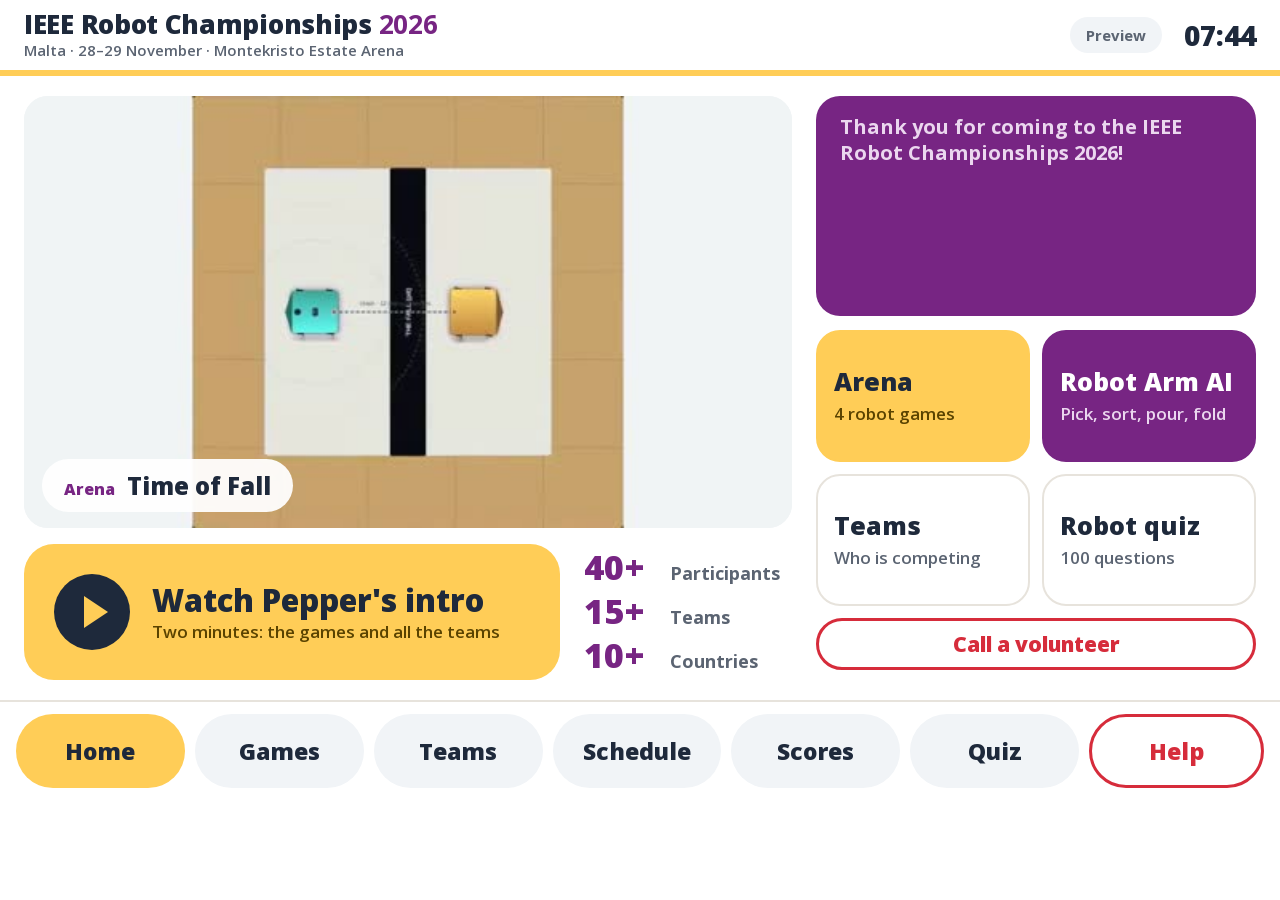
==== commit 10c4357c: "Robotic championships v1.2.0: the tablet UI works in Pepper's own browser - Root cause of the washed" ====
--- a/robotic-championships/ChampionshipHost/html/index.html
+++ b/robotic-championships/ChampionshipHost/html/index.html
@@ -2,9 +2,12 @@
 <html lang="en">
 <head>
 <meta charset="utf-8">
+<meta http-equiv="Cache-Control" content="no-cache, no-store, must-revalidate">
+<meta http-equiv="Pragma" content="no-cache">
+<meta http-equiv="Expires" content="0">
 <meta name="viewport" content="width=1280, height=800, user-scalable=no">
 <title>IEEE Robot Championships 2026: Pepper host</title>
-<link rel="stylesheet" href="css/host.css">
+<link rel="stylesheet" href="css/host.css?v=1.2.0">
 </head>
 <body>
 <div id="app">
@@ -200,7 +203,7 @@
   </div>
   <div id="toast" class="toast" hidden></div>
 </div>
-<script src="js/bridge.js"></script>
-<script src="js/host.js"></script>
+<script src="js/bridge.js?v=1.2.0"></script>
+<script src="js/host.js?v=1.2.0"></script>
 </body>
 </html>
--- a/robotic-championships/ChampionshipHost/html/css/host.css
+++ b/robotic-championships/ChampionshipHost/html/css/host.css
@@ -1,20 +1,18 @@
 /* Pepper host for the IEEE Robot Championships 2026.
    Look and feel taken from ieeemalta.org (championship page): white page, IEEE Malta yellow #FFCD57 for the main
    action, purple #772583 for links and the second accent, Open Sans, pill-shaped buttons with a 30px radius.
-   Pepper's tablet: 1280 x 800, touch only, read from about one metre, so type and targets are large. */
+   Pepper's tablet: 1280 x 800, touch only, read from about one metre, so type and targets are large.
+   Pepper's tablet browser is old (Android 5 WebView): no CSS variables, no flex gap, no grid. Colours are written out:
+   yellow #FFCD57, soft yellow #FFF5DB, purple #772583, soft purple #F4E9F6, ink #1E293B, muted #5B6472,
+   line #E7E3DC, stage grey #F1F4F7, red #D62C3B, blue #00629B, green #1C8A4C.
+   tests/test_package.py refuses CSS and JavaScript features that browser does not have. */
 @font-face { font-family: "Open Sans"; font-weight: 400; src: url(../fonts/open-sans-latin-400-normal.woff) format("woff"); }
 @font-face { font-family: "Open Sans"; font-weight: 600; src: url(../fonts/open-sans-latin-600-normal.woff) format("woff"); }
 @font-face { font-family: "Open Sans"; font-weight: 700; src: url(../fonts/open-sans-latin-700-normal.woff) format("woff"); }
 @font-face { font-family: "Open Sans"; font-weight: 800; src: url(../fonts/open-sans-latin-800-normal.woff) format("woff"); }
 
-:root {
-  --yellow: #FFCD57; --yellow-d: #E9AE1F; --yellow-soft: #FFF5DB; --cream: #FFEBCA;
-  --purple: #772583; --purple-soft: #F4E9F6;
-  --ink: #1E293B; --muted: #5B6472; --line: #E7E3DC; --bg: #FFFFFF; --stage: #F1F4F7;
-  --red: #D62C3B; --blue: #00629B; --green: #1C8A4C;
-}
 * { box-sizing: border-box; -webkit-tap-highlight-color: rgba(0,0,0,0); }
-html, body { margin: 0; padding: 0; width: 1280px; height: 800px; overflow: hidden; background: var(--bg); color: var(--ink);
+html, body { margin: 0; padding: 0; width: 1280px; height: 800px; overflow: hidden; background: #FFFFFF; color: #1E293B;
   font-family: "Open Sans", Arial, sans-serif; -webkit-user-select: none; user-select: none; }
 button { font-family: inherit; color: inherit; cursor: pointer; border: 0; background: none; }
 [hidden] { display: none !important; }
@@ -26,156 +24,157 @@
 .brand { display: -webkit-flex; display: flex; -webkit-align-items: center; align-items: center; }
 .logo { height: 48px; margin-right: 16px; }
 .wm1 { font-size: 26px; font-weight: 800; letter-spacing: -0.3px; line-height: 1.1; }
-.wm1 b { color: var(--purple); }
-.wm2 { font-size: 15px; color: var(--muted); margin-top: 2px; font-weight: 600; }
+.wm1 b { color: #772583; }
+.wm2 { font-size: 15px; color: #5B6472; margin-top: 2px; font-weight: 600; }
 .topright { display: -webkit-flex; display: flex; -webkit-align-items: center; align-items: center; }
-.chip { display: inline-block; font-size: 15px; font-weight: 700; padding: 8px 16px; border-radius: 30px; background: var(--stage); color: var(--muted); margin-left: 10px; }
-.chip.ok { background: #E6F4EC; color: var(--green); }
-.chip.warn { background: #FDE8EA; color: var(--red); }
-.chip.speak { background: var(--purple-soft); color: var(--purple); }
-.chip.speak i { display: inline-block; width: 4px; height: 14px; margin-right: 3px; background: var(--purple); border-radius: 2px; vertical-align: middle;
+.chip { display: inline-block; font-size: 15px; font-weight: 700; padding: 8px 16px; border-radius: 30px; background: #F1F4F7; color: #5B6472; margin-left: 10px; }
+.chip.ok { background: #E6F4EC; color: #1C8A4C; }
+.chip.warn { background: #FDE8EA; color: #D62C3B; }
+.chip.speak { background: #F4E9F6; color: #772583; }
+.chip.speak i { display: inline-block; width: 4px; height: 14px; margin-right: 3px; background: #772583; border-radius: 2px; vertical-align: middle;
   -webkit-animation: wave 0.9s infinite ease-in-out; animation: wave 0.9s infinite ease-in-out; }
 .chip.speak i:nth-child(2) { -webkit-animation-delay: 0.15s; animation-delay: 0.15s; }
 .chip.speak i:nth-child(3) { -webkit-animation-delay: 0.3s; animation-delay: 0.3s; margin-right: 8px; }
 @-webkit-keyframes wave { 0%, 100% { -webkit-transform: scaleY(0.4); } 50% { -webkit-transform: scaleY(1); } }
 @keyframes wave { 0%, 100% { transform: scaleY(0.4); } 50% { transform: scaleY(1); } }
-.stopbtn { background: var(--ink); color: #fff; padding: 8px 20px; }
+.stopbtn { background: #1E293B; color: #fff; padding: 8px 20px; }
 .clock { font-size: 28px; font-weight: 800; margin-left: 18px; min-width: 76px; text-align: right; }
-.band { height: 6px; background: var(--yellow); }
+.band { height: 6px; background: #FFCD57; }
 
 main { position: relative; -webkit-flex: 1; flex: 1; overflow: hidden; }
 .view { display: none; position: absolute; left: 0; top: 0; right: 0; bottom: 0; padding: 20px 24px; overflow: hidden; }
 .view.on { display: block; }
 
 /* the dock */
-.dock { height: 100px; padding: 12px 16px; display: -webkit-flex; display: flex; background: #fff; border-top: 2px solid var(--line); }
-.dock button { -webkit-flex: 1; flex: 1; height: 74px; margin-right: 10px; border-radius: 37px; font-size: 23px; font-weight: 800; color: var(--ink); background: var(--stage); }
+.dock { height: 100px; padding: 12px 16px; display: -webkit-flex; display: flex; background: #fff; border-top: 2px solid #E7E3DC; }
+.dock button { -webkit-flex: 1; flex: 1; height: 74px; margin-right: 10px; border-radius: 37px; font-size: 23px; font-weight: 800; color: #1E293B; background: #F1F4F7; }
 .dock button:last-child { margin-right: 0; }
-.dock button.on { background: var(--yellow); }
-.dock button:active { background: var(--yellow-soft); }
-.dock button[data-go="help"] { background: #fff; border: 3px solid var(--red); color: var(--red); }
-.dock button[data-go="help"].on { background: var(--red); color: #fff; }
+.dock button.on { background: #FFCD57; }
+.dock button:active { background: #FFF5DB; }
+.dock button[data-go="help"] { background: #fff; border: 3px solid #D62C3B; color: #D62C3B; }
+.dock button[data-go="help"].on { background: #D62C3B; color: #fff; }
 #app.introing .dock { display: none; }
 
 /* pills and switches */
-.pill { height: 60px; padding: 0 30px; border-radius: 30px; font-size: 21px; font-weight: 800; background: var(--stage); margin: 0 12px 12px 0; }
-.pill.primary { background: var(--yellow); }
-.pill.ghost { background: none; border: 2px solid var(--line); }
-.pill.danger { background: var(--red); color: #fff; }
+.pill { height: 60px; padding: 0 30px; border-radius: 30px; font-size: 21px; font-weight: 800; background: #F1F4F7; margin: 0 12px 12px 0; }
+.pill.primary { background: #FFCD57; }
+.pill.ghost { background: none; border: 2px solid #E7E3DC; }
+.pill.danger { background: #D62C3B; color: #fff; }
 .pill:active { opacity: 0.75; }
 .seg { display: -webkit-flex; display: flex; margin-bottom: 14px; }
-.seg button { height: 54px; padding: 0 28px; border-radius: 30px; font-size: 20px; font-weight: 800; border: 2px solid var(--line); margin-right: 10px; background: #fff; }
-.seg button.on { background: var(--ink); border-color: var(--ink); color: #fff; }
+.seg button { height: 54px; padding: 0 28px; border-radius: 30px; font-size: 20px; font-weight: 800; border: 2px solid #E7E3DC; margin-right: 10px; background: #fff; }
+.seg button.on { background: #1E293B; border-color: #1E293B; color: #fff; }
 .seg.small button { height: 44px; font-size: 16px; padding: 0 18px; }
 
 /* home: the games reel and Pepper's intro on the left; what is on now and the shortcuts on the right */
 .home { display: -webkit-flex; display: flex; height: 100%; }
 .stage { width: 768px; margin-right: 24px; }
-.reel { position: relative; width: 768px; height: 432px; border-radius: 24px; overflow: hidden; background: var(--stage); }
+.reel { position: relative; width: 768px; height: 432px; border-radius: 24px; overflow: hidden; background: #F1F4F7; }
 .reel video { display: block; width: 768px; height: 432px; object-fit: contain; }
 .reelcap { position: absolute; left: 18px; bottom: 16px; padding: 10px 22px; border-radius: 30px; background: rgba(255,255,255,0.94); }
-.reelcap span { font-size: 16px; font-weight: 800; color: var(--purple); margin-right: 12px; }
+.reelcap span { font-size: 16px; font-weight: 800; color: #772583; margin-right: 12px; }
 .reelcap b { font-size: 24px; font-weight: 800; }
 .introrow { display: -webkit-flex; display: flex; margin-top: 16px; height: 136px; }
-.introbtn { display: -webkit-flex; display: flex; -webkit-align-items: center; align-items: center; width: 536px; height: 136px; border-radius: 30px; background: var(--yellow); text-align: left; padding: 0 30px; }
-.introbtn .play { -webkit-flex: none; flex: none; width: 76px; height: 76px; border-radius: 38px; background: var(--ink); position: relative; margin-right: 22px; }
-.introbtn .play:after { content: ""; position: absolute; left: 30px; top: 22px; border-top: 16px solid transparent; border-bottom: 16px solid transparent; border-left: 24px solid var(--yellow); }
+.introbtn { display: -webkit-flex; display: flex; -webkit-align-items: center; align-items: center; width: 536px; height: 136px; border-radius: 30px; background: #FFCD57; text-align: left; padding: 0 30px; }
+.introbtn .play { -webkit-flex: none; flex: none; width: 76px; height: 76px; border-radius: 38px; background: #1E293B; position: relative; margin-right: 22px; }
+.introbtn .play:after { content: ""; position: absolute; left: 30px; top: 22px; border-top: 16px solid transparent; border-bottom: 16px solid transparent; border-left: 24px solid #FFCD57; }
 .introbtn .ibt { font-size: 31px; font-weight: 800; line-height: 1.1; }
 .introbtn small { display: block; font-size: 17px; font-weight: 600; color: #5a4300; margin-top: 6px; }
 .introbtn:active { opacity: 0.85; }
 .stats { -webkit-flex: 1; flex: 1; display: -webkit-flex; display: flex; -webkit-flex-direction: column; flex-direction: column; -webkit-justify-content: space-between; justify-content: space-between; padding: 6px 0 6px 24px; }
 .stat { display: -webkit-flex; display: flex; -webkit-align-items: baseline; align-items: baseline; }
-.stat b { width: 86px; font-size: 34px; font-weight: 800; color: var(--purple); line-height: 1.05; }
-.stat span { font-size: 18px; color: var(--muted); font-weight: 700; }
+.stat b { width: 86px; font-size: 34px; font-weight: 800; color: #772583; line-height: 1.05; }
+.stat span { font-size: 18px; color: #5B6472; font-weight: 700; }
 .side { -webkit-flex: 1; flex: 1; display: -webkit-flex; display: flex; -webkit-flex-direction: column; flex-direction: column; }
-.count, .live { background: var(--purple); color: #fff; border-radius: 24px; padding: 18px 24px; height: 220px; margin-bottom: 14px; }
+.count, .live { background: #772583; color: #fff; border-radius: 24px; padding: 18px 24px; height: 220px; margin-bottom: 14px; }
 .countlbl { font-size: 20px; font-weight: 700; color: #EBD7EF; line-height: 1.3; }
 .countrow { display: -webkit-flex; display: flex; margin-top: 18px; }
 .cnum { margin-right: 30px; }
-.cnum b { display: block; font-size: 64px; font-weight: 800; line-height: 1; color: var(--yellow); }
+.cnum b { display: block; font-size: 64px; font-weight: 800; line-height: 1; color: #FFCD57; }
 .cnum span { font-size: 18px; color: #EBD7EF; font-weight: 700; }
 .liveitem { padding: 6px 0 10px; font-size: 24px; font-weight: 800; line-height: 1.25; white-space: nowrap; overflow: hidden; text-overflow: ellipsis; }
 .liveitem + .liveitem { border-top: 1px solid rgba(255,255,255,0.25); padding-top: 14px; }
-.liveitem .tag { display: inline-block; font-size: 15px; font-weight: 800; padding: 4px 12px; border-radius: 20px; background: var(--yellow); color: var(--ink); margin-right: 12px; vertical-align: 3px; }
+.liveitem .tag { display: inline-block; font-size: 15px; font-weight: 800; padding: 4px 12px; border-radius: 20px; background: #FFCD57; color: #1E293B; margin-right: 12px; vertical-align: 3px; }
 .liveitem.next .tag { background: #fff; }
 .liveitem .sub { display: block; font-size: 18px; font-weight: 600; color: #EBD7EF; margin-top: 4px; overflow: hidden; text-overflow: ellipsis; }
 .tiles { display: -webkit-flex; display: flex; -webkit-flex-wrap: wrap; flex-wrap: wrap; }
-.tile { width: 214px; height: 132px; margin: 0 12px 12px 0; border-radius: 24px; border: 2px solid var(--line); background: #fff; text-align: left; padding: 16px 16px; }
+.tile { width: 214px; height: 132px; margin: 0 12px 12px 0; border-radius: 24px; border: 2px solid #E7E3DC; background: #fff; text-align: left; padding: 16px 16px; }
 .tiles .tile:nth-child(2n) { margin-right: 0; }
 .tile .ti { display: block; font-size: 25px; white-space: nowrap; font-weight: 800; line-height: 1.15; }
-.tile .ts { display: block; font-size: 17px; color: var(--muted); margin-top: 8px; font-weight: 600; line-height: 1.3; }
-.tile.t-yellow { background: var(--yellow); border-color: var(--yellow); }
+.tile .ts { display: block; font-size: 17px; color: #5B6472; margin-top: 8px; font-weight: 600; line-height: 1.3; }
+.tile.t-yellow { background: #FFCD57; border-color: #FFCD57; }
 .tile.t-yellow .ts { color: #5a4300; }
-.tile.t-purple { background: var(--purple); border-color: var(--purple); color: #fff; }
+.tile.t-purple { background: #772583; border-color: #772583; color: #fff; }
 .tile.t-purple .ts { color: #EBD7EF; }
 .tile:active { -webkit-transform: scale(0.98); transform: scale(0.98); }
-.volsmall { width: 100%; height: 52px; border-radius: 26px; border: 3px solid var(--red); color: var(--red); font-size: 21px; font-weight: 800; background: #fff; }
+.volsmall { width: 100%; height: 52px; border-radius: 26px; border: 3px solid #D62C3B; color: #D62C3B; font-size: 21px; font-weight: 800; background: #fff; }
 
 /* Pepper's intro: the whole screen is Pepper's stage, in IEEE purple, the dock hides */
-#v-intro { padding: 16px 24px 0; background: var(--purple); color: #fff; }
+#v-intro { padding: 16px 24px 0; background: #772583; color: #fff; }
 .ishow { height: 100%; }
 .itop { display: -webkit-flex; display: flex; -webkit-align-items: center; align-items: center; height: 48px; }
 .idots { -webkit-flex: 1; flex: 1; display: -webkit-flex; display: flex; margin-right: 24px; }
 .idots span { -webkit-flex: 1; flex: 1; height: 8px; border-radius: 4px; background: rgba(255,255,255,0.28); margin-right: 6px; }
-.idots span.on { background: var(--yellow); }
-.idots span.past { background: rgba(255,205,87,0.6); }
-.iskip { height: 48px; padding: 0 30px; border-radius: 24px; font-size: 20px; font-weight: 800; background: #fff; color: var(--ink); }
+.idots span.on { background: #FFCD57; }
+.idots span.past { background: rgba(255,255,255,0.85); }
+.iskip { height: 48px; padding: 0 30px; border-radius: 24px; font-size: 20px; font-weight: 800; background: #fff; color: #1E293B; }
 .ivis { position: relative; width: 896px; height: 504px; margin: 12px auto 0; }
 .ivis video { display: block; width: 896px; height: 504px; object-fit: contain; background: #fff; border-radius: 24px; }
-.ibig { position: absolute; left: 0; top: 0; width: 896px; height: 504px; padding: 40px 40px; background: var(--purple); color: #fff; }
+.ibig { position: absolute; left: 0; top: 0; width: 896px; height: 504px; padding: 24px 40px; background: #772583; color: #fff;
+  display: -webkit-flex; display: flex; -webkit-flex-direction: column; flex-direction: column; -webkit-justify-content: center; justify-content: center; }
 .itext { text-align: center; padding-top: 14px; }
-.ihead { font-size: 50px; line-height: 1.05; font-weight: 800; margin: 0; color: var(--yellow); }
+.ihead { font-size: 50px; line-height: 1.05; font-weight: 800; margin: 0; color: #FFCD57; }
 .isub { font-size: 22px; font-weight: 600; color: #EBD7EF; margin-top: 8px; min-height: 28px; }
 .ib-mascot { position: absolute; right: 40px; bottom: 30px; height: 300px; }
-.ib-title { position: relative; max-width: 760px; font-size: 76px; font-weight: 800; line-height: 1.02; margin-top: 70px; letter-spacing: -1px; }
-.ib-title em { font-style: normal; color: var(--yellow); }
+.ib-title { position: relative; max-width: 760px; font-size: 76px; font-weight: 800; line-height: 1.02; letter-spacing: -1px; }
+.ib-title em { font-style: normal; color: #FFCD57; }
 .ib-line { font-size: 28px; font-weight: 600; color: #EBD7EF; margin-top: 24px; max-width: 800px; line-height: 1.35; }
-.ib-stats { display: -webkit-flex; display: flex; margin-top: 60px; }
+.ib-stats { display: -webkit-flex; display: flex; }
 .ib-stats div { margin-right: 90px; }
-.ib-stats b { display: block; font-size: 160px; line-height: 1; font-weight: 800; color: var(--yellow); letter-spacing: -4px; }
+.ib-stats b { display: block; font-size: 160px; line-height: 1; font-weight: 800; color: #FFCD57; letter-spacing: -4px; }
 .ib-stats span { font-size: 28px; font-weight: 700; }
-.ib-cols { display: -webkit-flex; display: flex; }
-.ib-col { width: 408px; }
-.ib-col h4 { font-size: 24px; margin: 0 0 14px; color: var(--yellow); }
+.ib-cols { display: -webkit-flex; display: flex; -webkit-justify-content: center; justify-content: center; }
+.ib-col { width: 400px; }
+.ib-col h4 { font-size: 24px; margin: 0 0 14px; color: #FFCD57; }
 .ib-col div { font-size: 31px; font-weight: 800; padding: 3px 0; line-height: 1.25; white-space: nowrap; overflow: hidden; text-overflow: ellipsis; }
-.ib-next { font-size: 46px; font-weight: 800; line-height: 1.2; margin-top: 120px; max-width: 800px; }
+.ib-next { font-size: 46px; font-weight: 800; line-height: 1.2; text-align: center; }
 
 /* games */
 .intro { font-size: 19px; line-height: 1.45; color: #3B4352; margin: 0 0 14px; max-width: 1180px; }
 .cards { display: -webkit-flex; display: flex; -webkit-flex-wrap: wrap; flex-wrap: wrap; }
-.gcard { display: -webkit-flex; display: flex; width: 610px; height: 192px; margin: 0 12px 12px 0; border-radius: 22px; border: 2px solid var(--line); background: #fff; overflow: hidden; text-align: left; padding: 0; }
+.gcard { display: -webkit-flex; display: flex; width: 610px; height: 192px; margin: 0 12px 12px 0; border-radius: 22px; border: 2px solid #E7E3DC; background: #fff; overflow: hidden; text-align: left; padding: 0; }
 .cards .gcard:nth-child(2n) { margin-right: 0; }
 /* picture boxes are exactly 16:9 like the clips, so nothing is cropped or stretched, even on browsers without object-fit */
-.gcard img { display: block; -webkit-flex: none; flex: none; width: 334px; height: 188px; object-fit: contain; background: var(--stage); }
+.gcard img { display: block; -webkit-flex: none; flex: none; width: 334px; height: 188px; object-fit: contain; background: #F1F4F7; }
 .gcard .gtx { padding: 18px 20px; }
-.gcard .gn { font-size: 16px; font-weight: 800; color: var(--purple); }
+.gcard .gn { font-size: 16px; font-weight: 800; color: #772583; }
 .gcard .gt { font-size: 28px; font-weight: 800; line-height: 1.1; margin-top: 4px; }
-.gcard .gs { font-size: 18px; color: var(--muted); margin-top: 8px; line-height: 1.35; }
+.gcard .gs { font-size: 18px; color: #5B6472; margin-top: 8px; line-height: 1.35; }
 .cards.arm .gcard { width: 397px; height: 186px; -webkit-flex-direction: column; flex-direction: column; }
 .cards.arm .gcard:nth-child(2n) { margin-right: 12px; }
 .cards.arm .gcard:nth-child(3n) { margin-right: 0; }
-.cards.arm .gcard img { position: absolute; width: 144px; height: 81px; margin: 0; border-radius: 12px; }
+.cards.arm .gcard img { position: absolute; width: 176px; height: 99px; margin: 0; border-radius: 12px; }
 .cards.arm .gcard { position: relative; padding: 12px; }
-.cards.arm .gcard .gtx { padding: 0 0 0 158px; min-height: 81px; }
+.cards.arm .gcard .gtx { padding: 0 0 0 190px; min-height: 99px; }
 .cards.arm .gcard .gs { padding-left: 0; }
 .cards.arm .gcard .gt { font-size: 22px; }
 .cards.arm .gcard .gs { font-size: 17px; margin-top: 6px; }
-.structure { font-size: 16px; color: var(--muted); line-height: 1.45; margin: 4px 0 0; max-width: 1220px; }
+.structure { font-size: 16px; color: #5B6472; line-height: 1.45; margin: 4px 0 0; max-width: 1220px; }
 
 /* game detail */
 .detail { display: -webkit-flex; display: flex; height: 100%; }
 .media { width: 800px; margin-right: 28px; }
-.vidwrap { position: relative; width: 800px; height: 450px; border-radius: 22px; overflow: hidden; background: var(--stage); }
+.vidwrap { position: relative; width: 800px; height: 450px; border-radius: 22px; overflow: hidden; background: #F1F4F7; }
 .vidwrap video { width: 800px; height: 450px; display: block; object-fit: contain; }
-.playover { position: absolute; left: 50%; top: 50%; width: 120px; height: 120px; margin: -60px 0 0 -60px; border-radius: 60px; background: var(--yellow); font-size: 48px; }
-.simnote { font-size: 16px; color: var(--muted); margin-top: 10px; }
+.playover { position: absolute; left: 50%; top: 50%; width: 120px; height: 120px; margin: -60px 0 0 -60px; border-radius: 60px; background: #FFCD57; font-size: 48px; }
+.simnote { font-size: 16px; color: #5B6472; margin-top: 10px; }
 .dtext { -webkit-flex: 1; flex: 1; display: -webkit-flex; display: flex; -webkit-flex-direction: column; flex-direction: column; }
-.dnum { font-size: 17px; font-weight: 800; color: var(--purple); }
+.dnum { font-size: 17px; font-weight: 800; color: #772583; }
 .dtext h2 { font-size: 44px; font-weight: 800; margin: 4px 0 6px; line-height: 1.05; }
 .tagline { font-size: 21px; color: #3B4352; margin: 0 0 16px; font-weight: 600; line-height: 1.35; }
 .facts { list-style: none; padding: 0; margin: 0; -webkit-flex: 1; flex: 1; }
 .facts li { position: relative; font-size: 19px; line-height: 1.4; padding: 0 0 12px 28px; }
-.facts li:before { content: ""; position: absolute; left: 2px; top: 8px; width: 13px; height: 13px; border-radius: 7px; background: var(--yellow); }
+.facts li:before { content: ""; position: absolute; left: 2px; top: 8px; width: 13px; height: 13px; border-radius: 7px; background: #FFCD57; }
 .dbtns { display: -webkit-flex; display: flex; -webkit-flex-wrap: wrap; flex-wrap: wrap; }
 .dbtns .pill { height: 64px; margin-bottom: 0; }
 #gexplain { width: 100%; margin: 0 0 12px; font-size: 23px; }
@@ -186,64 +185,64 @@
 .teamgrid { height: 530px; overflow-y: auto; }
 .tgroup { margin-bottom: 6px; }
 .tgh { font-size: 22px; font-weight: 800; margin: 0 0 8px; }
-.tgh span { font-size: 17px; font-weight: 700; color: var(--muted); margin-left: 10px; }
+.tgh span { font-size: 17px; font-weight: 700; color: #5B6472; margin-left: 10px; }
 .tcards { display: -webkit-flex; display: flex; -webkit-flex-wrap: wrap; flex-wrap: wrap; }
-.team { width: 300px; height: 100px; margin: 0 8px 10px 0; border-radius: 20px; border: 2px solid var(--line); padding: 14px 18px; position: relative; }
+.team { width: 300px; height: 100px; margin: 0 8px 10px 0; border-radius: 20px; border: 2px solid #E7E3DC; padding: 14px 18px; position: relative; }
 .tcards .team:nth-child(4n) { margin-right: 0; }
 .team .tn { font-size: 23px; font-weight: 800; line-height: 1.25; white-space: nowrap; overflow: hidden; text-overflow: ellipsis; }
 .team .trow { margin-top: 8px; white-space: nowrap; overflow: hidden; }
-.team .tc { display: inline-block; font-size: 16px; color: var(--muted); margin-left: 8px; vertical-align: middle; }
+.team .tc { display: inline-block; font-size: 16px; color: #5B6472; margin-left: 8px; vertical-align: middle; }
 .team .tk { display: inline-block; font-size: 14px; font-weight: 800; padding: 4px 12px; border-radius: 20px; vertical-align: middle; }
-.tk.arena { background: var(--yellow); }
-.tk.arm { background: var(--purple); color: #fff; }
-.empty { width: 100%; padding: 40px; border-radius: 22px; background: var(--stage); font-size: 22px; line-height: 1.5; color: #3B4352; }
-.empty b { display: block; font-size: 28px; color: var(--ink); margin-bottom: 6px; }
+.tk.arena { background: #FFCD57; }
+.tk.arm { background: #772583; color: #fff; }
+.empty { width: 100%; padding: 40px; border-radius: 22px; background: #F1F4F7; font-size: 22px; line-height: 1.5; color: #3B4352; }
+.empty b { display: block; font-size: 28px; color: #1E293B; margin-bottom: 6px; }
 
 /* schedule */
 .sched { position: relative; height: 516px; overflow-y: auto; }
-.srow { display: -webkit-flex; display: flex; -webkit-align-items: center; align-items: center; min-height: 74px; padding: 10px 18px; border-bottom: 1px solid var(--line); border-radius: 14px; }
+.srow { display: -webkit-flex; display: flex; -webkit-align-items: center; align-items: center; min-height: 74px; padding: 10px 18px; border-bottom: 1px solid #E7E3DC; border-radius: 14px; }
 .srow .st { width: 112px; font-size: 28px; font-weight: 800; }
 .srow .sb { -webkit-flex: 1; flex: 1; }
 .srow .sti { font-size: 23px; font-weight: 800; }
-.srow .ssub { font-size: 18px; color: var(--muted); margin-top: 3px; }
+.srow .ssub { font-size: 18px; color: #5B6472; margin-top: 3px; }
 .srow .badge { font-size: 15px; font-weight: 800; padding: 6px 14px; border-radius: 20px; margin-left: 10px; }
-.srow.now { background: var(--yellow-soft); }
-.srow.now .badge { background: var(--red); color: #fff; }
-.srow.next .badge { background: var(--ink); color: #fff; }
+.srow.now { background: #FFF5DB; }
+.srow.now .badge { background: #D62C3B; color: #fff; }
+.srow.next .badge { background: #1E293B; color: #fff; }
 .srow.done { opacity: 0.45; }
 .side.red, .side.blue { display: inline; -webkit-flex: none; flex: none; font-weight: 800; }
-.side.red { color: var(--red); }
-.side.blue { color: var(--blue); }
-.catk { display: inline-block; font-size: 14px; font-weight: 800; padding: 3px 11px; border-radius: 20px; margin-right: 10px; background: var(--stage); }
-.catk.arena { background: var(--yellow); } .catk.arm { background: var(--purple); color: #fff; }
+.side.red { color: #D62C3B; }
+.side.blue { color: #00629B; }
+.catk { display: inline-block; font-size: 14px; font-weight: 800; padding: 3px 11px; border-radius: 20px; margin-right: 10px; background: #F1F4F7; }
+.catk.arena { background: #FFCD57; } .catk.arm { background: #772583; color: #fff; }
 
 /* scores */
 .boards { display: -webkit-flex; display: flex; }
-.board { width: 610px; margin-right: 12px; border-radius: 22px; border: 2px solid var(--line); padding: 16px 24px; height: 530px; overflow-y: auto; }
+.board { width: 610px; margin-right: 12px; border-radius: 22px; border: 2px solid #E7E3DC; padding: 16px 24px; height: 530px; overflow-y: auto; }
 .board:last-child { margin-right: 0; }
 .board h3 { font-size: 26px; margin: 0 0 4px; }
-.board h3 span { font-size: 17px; font-weight: 700; color: var(--muted); margin-left: 10px; }
+.board h3 span { font-size: 17px; font-weight: 700; color: #5B6472; margin-left: 10px; }
 .board ol { list-style: none; padding: 0; margin: 0; }
-.board li { display: -webkit-flex; display: flex; -webkit-align-items: center; align-items: center; padding: 6px 0; border-bottom: 1px solid var(--line); font-size: 23px; }
-.board li .rk { width: 42px; height: 42px; line-height: 42px; border-radius: 21px; text-align: center; font-weight: 800; background: var(--stage); margin-right: 16px; }
-.board li.nos .pt { font-size: 17px; font-weight: 600; color: var(--muted); }
-.board li.nos .rk { background: none; color: var(--muted); }
-.board li:not(.nos):nth-child(1) .rk { background: var(--yellow); }
+.board li { display: -webkit-flex; display: flex; -webkit-align-items: center; align-items: center; padding: 6px 0; border-bottom: 1px solid #E7E3DC; font-size: 23px; }
+.board li .rk { width: 42px; height: 42px; line-height: 42px; border-radius: 21px; text-align: center; font-weight: 800; background: #F1F4F7; margin-right: 16px; }
+.board li.nos .pt { font-size: 17px; font-weight: 600; color: #5B6472; }
+.board li.nos .rk { background: none; color: #5B6472; }
+.board li:not(.nos):nth-child(1) .rk { background: #FFCD57; }
 .board li .nm { -webkit-flex: 1; flex: 1; font-weight: 800; }
 .board li .pt { font-weight: 800; font-size: 25px; }
-.board .none { font-size: 20px; color: var(--muted); padding: 20px 0; }
-.provisional { font-size: 16px; color: var(--muted); margin-top: 10px; }
+.board .none { font-size: 20px; color: #5B6472; padding: 20px 0; }
+.provisional { font-size: 16px; color: #5B6472; margin-top: 10px; }
 
 /* quiz: one big question, three answers as wide as the screen */
 .quiz { height: 100%; }
-.qprog { font-size: 19px; font-weight: 800; color: var(--purple); }
+.qprog { font-size: 19px; font-weight: 800; color: #772583; }
 .qq { font-size: 44px; font-weight: 800; margin: 8px 0 22px; line-height: 1.15; max-width: 1180px; }
-.qa { display: block; width: 100%; min-height: 96px; text-align: left; padding: 18px 30px; margin-bottom: 14px; border-radius: 42px; border: 3px solid var(--line); font-size: 31px; font-weight: 800; background: #fff; }
-.qa:active { background: var(--yellow-soft); }
-.qa.right { background: #E6F4EC; border-color: var(--green); }
-.qa.wrong { background: #FDE8EA; border-color: var(--red); }
+.qa { display: block; width: 100%; min-height: 96px; text-align: left; padding: 18px 30px; margin-bottom: 14px; border-radius: 42px; border: 3px solid #E7E3DC; font-size: 31px; font-weight: 800; background: #fff; }
+.qa:active { background: #FFF5DB; }
+.qa.right { background: #E6F4EC; border-color: #1C8A4C; }
+.qa.wrong { background: #FDE8EA; border-color: #D62C3B; }
 .qwhy { font-size: 22px; margin: 6px 0 16px; color: #3B4352; min-height: 30px; line-height: 1.4; }
-.qbig { font-size: 120px; font-weight: 800; color: var(--purple); margin: 10px 0; line-height: 1; }
+.qbig { font-size: 120px; font-weight: 800; color: #772583; margin: 10px 0; line-height: 1; }
 .quiz .pill { height: 70px; padding: 0 40px; font-size: 24px; }
 
 /* help */
@@ -253,38 +252,46 @@
 .help h3 { font-size: 28px; margin: 20px 0 8px; }
 .helpcol:last-child h3:first-child { margin-top: 0; }
 .help p { font-size: 21px; line-height: 1.45; color: #3B4352; margin: 0 0 8px; }
-.mission { font-weight: 800; color: var(--purple) !important; }
-.hostnote { font-size: 16px !important; color: var(--muted) !important; }
-.volunteer { width: 604px; height: 170px; border-radius: 26px; background: var(--red); color: #fff; text-align: left; padding: 0 34px; }
+.mission { font-weight: 800; color: #772583 !important; }
+.hostnote { font-size: 16px !important; color: #5B6472 !important; }
+.volunteer { width: 604px; height: 170px; border-radius: 26px; background: #D62C3B; color: #fff; text-align: left; padding: 0 34px; }
 .volunteer .vt { display: block; font-size: 40px; font-weight: 800; }
 .volunteer .vs { display: block; font-size: 21px; opacity: 0.92; margin-top: 6px; }
-.voldone { margin-top: 12px; padding: 16px 22px; border-radius: 18px; background: #E6F4EC; color: var(--green); font-size: 22px; font-weight: 800; }
+.voldone { margin-top: 12px; padding: 16px 22px; border-radius: 18px; background: #E6F4EC; color: #1C8A4C; font-size: 22px; font-weight: 800; }
 .info { margin: 0; }
 .info dt { font-size: 23px; font-weight: 800; margin-top: 10px; }
 .info dd { font-size: 21px; margin: 2px 0 0; color: #3B4352; }
 .themes { margin: 0 0 10px; padding-left: 26px; font-size: 21px; line-height: 1.5; }
 
 /* staff */
+
 .staffbar { display: -webkit-flex; display: flex; -webkit-justify-content: space-between; justify-content: space-between; -webkit-align-items: flex-start; align-items: flex-start; }
 .staffbody { height: 540px; overflow-y: auto; }
-.form { display: -webkit-flex; display: flex; -webkit-flex-wrap: wrap; flex-wrap: wrap; -webkit-align-items: flex-end; align-items: flex-end; padding: 14px; border-radius: 16px; background: var(--stage); margin-bottom: 12px; }
-.form label { display: block; font-size: 13px; font-weight: 700; color: var(--muted); margin: 0 10px 8px 0; }
-.form input, .form select { display: block; height: 46px; font-size: 18px; font-family: inherit; padding: 0 12px; border: 2px solid var(--line); border-radius: 10px; margin-top: 4px; background: #fff; }
+.form { display: -webkit-flex; display: flex; -webkit-flex-wrap: wrap; flex-wrap: wrap; -webkit-align-items: flex-end; align-items: flex-end; padding: 14px; border-radius: 16px; background: #F1F4F7; margin-bottom: 12px; }
+.form label { display: block; font-size: 13px; font-weight: 700; color: #5B6472; margin: 0 10px 8px 0; }
+.form input, .form select { display: block; height: 46px; font-size: 18px; font-family: inherit; padding: 0 12px; border: 2px solid #E7E3DC; border-radius: 10px; margin-top: 4px; background: #fff; }
 .form .pill { margin: 0 10px 8px 0; height: 48px; font-size: 17px; }
 .tbl { width: 100%; border-collapse: collapse; font-size: 17px; }
-.tbl td, .tbl th { text-align: left; padding: 9px 8px; border-bottom: 1px solid var(--line); }
-.tbl th { font-size: 13px; color: var(--muted); text-transform: uppercase; letter-spacing: 1px; }
-.tbl button { height: 40px; padding: 0 16px; border-radius: 20px; font-weight: 700; font-size: 15px; background: var(--stage); margin-right: 6px; }
+.tbl td, .tbl th { text-align: left; padding: 9px 8px; border-bottom: 1px solid #E7E3DC; }
+.tbl th { font-size: 13px; color: #5B6472; text-transform: uppercase; letter-spacing: 1px; }
+.tbl button { height: 40px; padding: 0 16px; border-radius: 20px; font-weight: 700; font-size: 15px; background: #F1F4F7; margin-right: 6px; }
 .alertrow { padding: 14px 18px; border-radius: 14px; margin-bottom: 10px; background: #FDE8EA; display: -webkit-flex; display: flex; -webkit-justify-content: space-between; justify-content: space-between; -webkit-align-items: center; align-items: center; font-size: 19px; font-weight: 700; }
-.alertrow.seen { background: var(--stage); font-weight: 400; color: var(--muted); }
-.note { font-size: 15px; color: var(--muted); line-height: 1.5; }
+.alertrow.seen { background: #F1F4F7; font-weight: 400; color: #5B6472; }
+.note { font-size: 15px; color: #5B6472; line-height: 1.5; }
 
 /* pin + toast */
 .modal { position: absolute; left: 0; top: 0; right: 0; bottom: 0; background: rgba(30,41,59,0.55); z-index: 20; }
 .pinbox { width: 420px; margin: 90px auto 0; background: #fff; border-radius: 24px; padding: 24px; text-align: center; }
 .pintitle { font-size: 22px; font-weight: 800; }
 .pindots { height: 40px; font-size: 34px; letter-spacing: 12px; margin: 8px 0; }
-.pinpad button { width: 100px; height: 72px; margin: 5px; border-radius: 36px; background: var(--stage); font-size: 28px; font-weight: 700; }
-.pinmsg { height: 24px; color: var(--red); font-weight: 700; }
-.toast { position: absolute; left: 50%; bottom: 46px; width: 760px; margin-left: -380px; padding: 18px 24px; border-radius: 18px; background: var(--ink); color: #fff; font-size: 20px; font-weight: 700; text-align: center; z-index: 30; }
-.toast.alert { background: var(--red); }
+.pinpad button { width: 100px; height: 72px; margin: 5px; border-radius: 36px; background: #F1F4F7; font-size: 28px; font-weight: 700; }
+.pinmsg { height: 24px; color: #D62C3B; font-weight: 700; }
+.toast { position: absolute; left: 50%; bottom: 46px; width: 760px; margin-left: -380px; padding: 18px 24px; border-radius: 18px; background: #1E293B; color: #fff; font-size: 20px; font-weight: 700; text-align: center; z-index: 30; }
+.toast.alert { background: #D62C3B; }
+
+/* staff: Pepper's clock */
+.form.clockbox { display: block; margin-top: 10px; padding: 16px 20px; border-radius: 18px; background: #FFF5DB; }
+.clockbox .clocknow { display: block; font-size: 24px; font-weight: 800; margin: 0 0 12px; }
+.clockbox label, .clockbox .pill { display: inline-block; vertical-align: bottom; margin-right: 12px; }
+.clockbox .pill { background: #fff; border: 2px solid #E7E3DC; }
+.clockbox .pill.primary { background: #FFCD57; border-color: #FFCD57; }
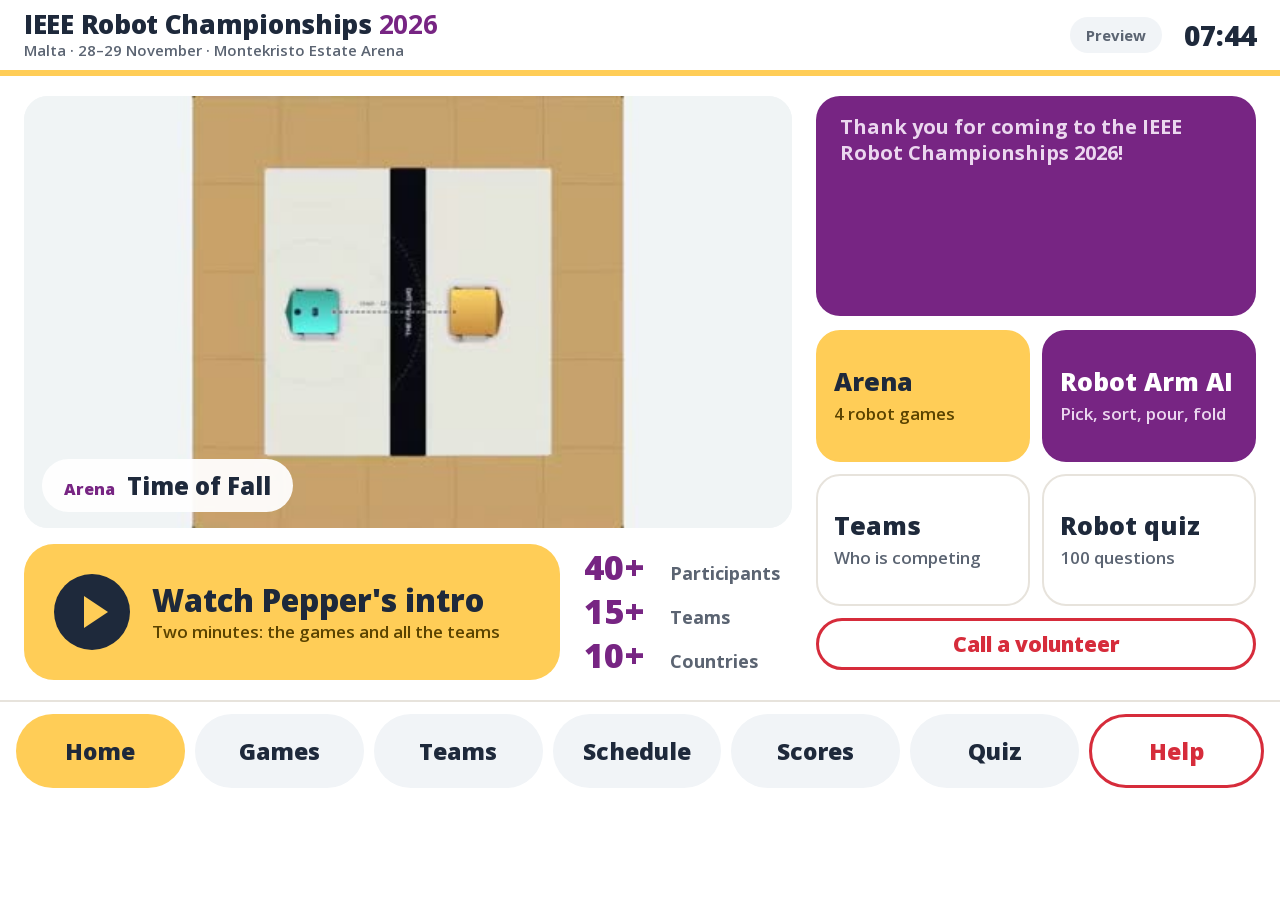
==== commit 29271a7a: "Robotic championships v1.2.2: what Pepper says, checked - Every spoken explanation and the quiz's ru" ====
--- a/robotic-championships/ChampionshipHost/html/index.html
+++ b/robotic-championships/ChampionshipHost/html/index.html
@@ -7,7 +7,7 @@
 <meta http-equiv="Expires" content="0">
 <meta name="viewport" content="width=1280, height=800, user-scalable=no">
 <title>IEEE Robot Championships 2026: Pepper host</title>
-<link rel="stylesheet" href="css/host.css?v=1.2.0">
+<link rel="stylesheet" href="css/host.css?v=1.2.2">
 </head>
 <body>
 <div id="app">
@@ -203,7 +203,7 @@
   </div>
   <div id="toast" class="toast" hidden></div>
 </div>
-<script src="js/bridge.js?v=1.2.0"></script>
-<script src="js/host.js?v=1.2.0"></script>
+<script src="js/bridge.js?v=1.2.2"></script>
+<script src="js/host.js?v=1.2.2"></script>
 </body>
 </html>
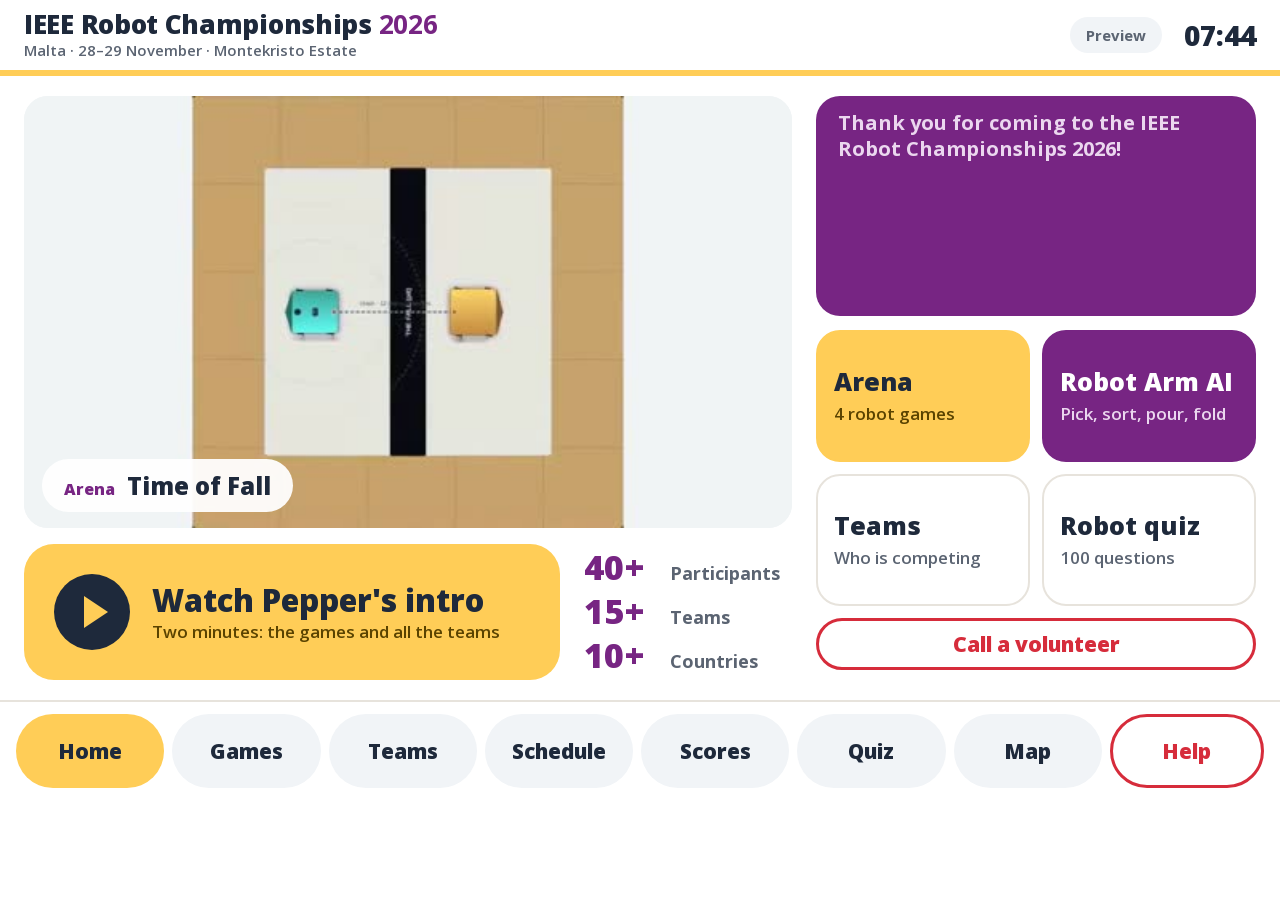
==== commit 75229cf4: "Robotic championships v1.3.0: everything from the championship page - Teams: the site's list and spe" ====
--- a/robotic-championships/ChampionshipHost/html/index.html
+++ b/robotic-championships/ChampionshipHost/html/index.html
@@ -7,7 +7,7 @@
 <meta http-equiv="Expires" content="0">
 <meta name="viewport" content="width=1280, height=800, user-scalable=no">
 <title>IEEE Robot Championships 2026: Pepper host</title>
-<link rel="stylesheet" href="css/host.css?v=1.2.2">
+<link rel="stylesheet" href="css/host.css?v=1.3.0">
 </head>
 <body>
 <div id="app">
@@ -16,7 +16,7 @@
       <img id="logo" class="logo" src="brand/logo.png" alt="" onerror="this.style.display='none'">
       <div class="wordmark">
         <div class="wm1">IEEE Robot Championships <b>2026</b></div>
-        <div class="wm2">Malta &middot; 28&ndash;29 November &middot; Montekristo Estate Arena</div>
+        <div class="wm2">Malta &middot; 28&ndash;29 November &middot; Montekristo Estate</div>
       </div>
     </div>
     <div class="topright">
@@ -62,6 +62,38 @@
       </div>
     </section>
 
+    <!-- VENUE MAP -->
+    <section id="v-map" class="view">
+      <div class="mapv">
+        <div class="mapl">
+          <div class="seg small" id="mapSeg"><button data-m="plan" class="on">Simple plan</button><button data-m="official" id="mapOfficialBtn" hidden>Official map</button></div>
+          <div class="mapbox">
+            <svg id="plan" class="plan" viewBox="0 0 760 520" width="760" height="520" xmlns="http://www.w3.org/2000/svg">
+              <rect x="0" y="0" width="760" height="520" rx="22" class="floor"/>
+              <g id="z-back" class="zone z-grey"><rect x="250" y="10" width="260" height="36" rx="10"/><text x="380" y="34">Backstage</text></g>
+              <g id="z-stage" class="zone z-stage"><rect x="250" y="52" width="260" height="70" rx="12"/><rect x="352" y="118" width="56" height="40" rx="8"/><text x="380" y="94">Stage and Catwalk</text></g>
+              <g id="z-pit" class="zone z-grey"><rect x="12" y="52" width="170" height="186" rx="14"/><text x="97" y="150">Robot Pit</text></g>
+              <g id="z-stem" class="zone z-green"><rect x="12" y="248" width="170" height="174" rx="14"/><text x="97" y="332">STEM</text><text x="97" y="358">Activities</text></g>
+              <g id="z-arena" class="zone z-yellow"><rect x="196" y="170" width="264" height="252" rx="16"/><text x="328" y="290" class="big">Arena A</text><text x="328" y="318">Arena 4 Games</text></g>
+              <g id="z-arm" class="zone z-purple"><rect x="474" y="170" width="274" height="186" rx="16"/><text x="611" y="258" class="big">Arena B</text><text x="611" y="286">Robot Arm</text></g>
+              <g id="z-pass" class="zone z-pass"><rect x="560" y="364" width="120" height="58" rx="10"/><text x="620" y="390">Passage</text><text x="620" y="410">to the hall</text></g>
+              <g id="z-wc" class="zone z-grey"><rect x="12" y="434" width="118" height="74" rx="12"/><text x="71" y="477">Toilets</text></g>
+              <g id="z-food" class="zone z-grey"><rect x="138" y="434" width="118" height="74" rx="12"/><text x="197" y="477">Canteen</text></g>
+              <g id="z-carpet" class="zone z-red"><rect x="264" y="434" width="190" height="74" rx="12"/><text x="359" y="466">Red carpet</text><text x="359" y="490">interviews</text></g>
+              <g id="z-info" class="zone z-soft"><rect x="462" y="434" width="132" height="74" rx="12"/><text x="528" y="477">Info point</text></g>
+              <g id="z-reg" class="zone z-soft"><rect x="602" y="434" width="146" height="74" rx="12"/><text x="675" y="466">Registration</text><text x="675" y="490">desk</text></g>
+            </svg>
+            <img id="mapimg" class="mapimg" alt="Official venue map" hidden>
+          </div>
+          <p class="mapnote" id="mapNote">Simplified plan based on the official venue map. Positions are approximate.</p>
+        </div>
+        <div class="mapr">
+          <div class="maplist" id="mapList"></div>
+          <div class="mapdesc" id="mapDesc"></div>
+        </div>
+      </div>
+    </section>
+
     <!-- PEPPER'S INTRO -->
     <section id="v-intro" class="view">
       <div class="ishow" id="introBox">
@@ -151,17 +183,20 @@
         <div class="helpcol">
           <button class="volunteer" id="volBtn"><span class="vt">Call a volunteer</span><span class="vs">A volunteer will come to Pepper</span></button>
           <div id="volDone" class="voldone" hidden>A volunteer has been called. Please wait here with Pepper.</div>
-          <h3>Good to know</h3>
-          <dl class="info" id="infoList"></dl>
+          <h3>Getting here</h3>
+          <p id="travelText"></p>
+          <p id="shuttleText"></p>
+          <div class="qrrow" id="qrRow"></div>
+          <p class="hostnote">Pepper is the host at this stand for the IEEE Malta Section.</p>
         </div>
         <div class="helpcol">
           <h3>About the championships</h3>
           <p id="aboutText"></p>
           <p class="mission" id="missionText"></p>
-          <h3>Pitch themes</h3>
+          <h3>Good to know</h3>
+          <dl class="info" id="infoList"></dl>
+          <h3>AI pitch themes</h3>
           <ul class="themes" id="themes"></ul>
-          <p id="stemText"></p>
-          <p class="hostnote">Pepper is the host at this stand for the IEEE Malta Section.</p>
         </div>
       </div>
     </section>
@@ -190,6 +225,7 @@
     <button data-go="schedule">Schedule</button>
     <button data-go="scores">Scores</button>
     <button data-go="quiz">Quiz</button>
+    <button data-go="map">Map</button>
     <button data-go="help">Help</button>
   </nav>
 
@@ -203,7 +239,7 @@
   </div>
   <div id="toast" class="toast" hidden></div>
 </div>
-<script src="js/bridge.js?v=1.2.2"></script>
-<script src="js/host.js?v=1.2.2"></script>
+<script src="js/bridge.js?v=1.3.0"></script>
+<script src="js/host.js?v=1.3.0"></script>
 </body>
 </html>
--- a/robotic-championships/ChampionshipHost/html/css/host.css
+++ b/robotic-championships/ChampionshipHost/html/css/host.css
@@ -47,7 +47,7 @@
 
 /* the dock */
 .dock { height: 100px; padding: 12px 16px; display: -webkit-flex; display: flex; background: #fff; border-top: 2px solid #E7E3DC; }
-.dock button { -webkit-flex: 1; flex: 1; height: 74px; margin-right: 10px; border-radius: 37px; font-size: 23px; font-weight: 800; color: #1E293B; background: #F1F4F7; }
+.dock button { -webkit-flex: 1; flex: 1; height: 74px; margin-right: 8px; border-radius: 37px; font-size: 21px; font-weight: 800; color: #1E293B; background: #F1F4F7; }
 .dock button:last-child { margin-right: 0; }
 .dock button.on { background: #FFCD57; }
 .dock button:active { background: #FFF5DB; }
@@ -85,18 +85,18 @@
 .stat { display: -webkit-flex; display: flex; -webkit-align-items: baseline; align-items: baseline; }
 .stat b { width: 86px; font-size: 34px; font-weight: 800; color: #772583; line-height: 1.05; }
 .stat span { font-size: 18px; color: #5B6472; font-weight: 700; }
-.side { -webkit-flex: 1; flex: 1; display: -webkit-flex; display: flex; -webkit-flex-direction: column; flex-direction: column; }
-.count, .live { background: #772583; color: #fff; border-radius: 24px; padding: 18px 24px; height: 220px; margin-bottom: 14px; }
+.side { width: 440px; min-width: 0; -webkit-flex: none; flex: none; display: -webkit-flex; display: flex; -webkit-flex-direction: column; flex-direction: column; }   /* fixed: long titles must not push it off screen */
+.count, .live { background: #772583; color: #fff; border-radius: 24px; padding: 14px 22px; height: 220px; margin-bottom: 14px; overflow: hidden; }
 .countlbl { font-size: 20px; font-weight: 700; color: #EBD7EF; line-height: 1.3; }
 .countrow { display: -webkit-flex; display: flex; margin-top: 18px; }
 .cnum { margin-right: 30px; }
 .cnum b { display: block; font-size: 64px; font-weight: 800; line-height: 1; color: #FFCD57; }
 .cnum span { font-size: 18px; color: #EBD7EF; font-weight: 700; }
-.liveitem { padding: 6px 0 10px; font-size: 24px; font-weight: 800; line-height: 1.25; white-space: nowrap; overflow: hidden; text-overflow: ellipsis; }
-.liveitem + .liveitem { border-top: 1px solid rgba(255,255,255,0.25); padding-top: 14px; }
+.liveitem { padding: 4px 0 8px; font-size: 21px; font-weight: 800; line-height: 1.22; }   /* long agenda titles wrap: nothing is cut */
+.liveitem + .liveitem { border-top: 1px solid rgba(255,255,255,0.25); padding-top: 10px; }
 .liveitem .tag { display: inline-block; font-size: 15px; font-weight: 800; padding: 4px 12px; border-radius: 20px; background: #FFCD57; color: #1E293B; margin-right: 12px; vertical-align: 3px; }
 .liveitem.next .tag { background: #fff; }
-.liveitem .sub { display: block; font-size: 18px; font-weight: 600; color: #EBD7EF; margin-top: 4px; overflow: hidden; text-overflow: ellipsis; }
+.liveitem .sub { display: block; font-size: 17px; font-weight: 600; color: #EBD7EF; margin-top: 2px; }
 .tiles { display: -webkit-flex; display: flex; -webkit-flex-wrap: wrap; flex-wrap: wrap; }
 .tile { width: 214px; height: 132px; margin: 0 12px 12px 0; border-radius: 24px; border: 2px solid #E7E3DC; background: #fff; text-align: left; padding: 16px 16px; }
 .tiles .tile:nth-child(2n) { margin-right: 0; }
@@ -108,6 +108,36 @@
 .tile.t-purple .ts { color: #EBD7EF; }
 .tile:active { -webkit-transform: scale(0.98); transform: scale(0.98); }
 .volsmall { width: 100%; height: 52px; border-radius: 26px; border: 3px solid #D62C3B; color: #D62C3B; font-size: 21px; font-weight: 800; background: #fff; }
+
+/* venue map: a drawn plan (or the official image) on the left, the areas on the right */
+.mapv { display: -webkit-flex; display: flex; height: 100%; }
+.mapl { width: 724px; }
+.mapbox { position: relative; width: 724px; height: 495px; }
+#mapSeg { margin-bottom: 8px; }
+.plan { display: block; width: 724px; height: 495px; }
+.plan .floor { fill: #F7F5F0; stroke: #E7E3DC; stroke-width: 2; }
+.plan .zone rect { stroke: #fff; stroke-width: 3; }
+.plan .zone text { font-family: 'Open Sans', Arial, sans-serif; font-weight: 700; font-size: 19px; text-anchor: middle; fill: #1E293B; }
+.plan .zone text.big { font-size: 30px; font-weight: 800; }
+.plan .z-yellow rect { fill: #FFCD57; }
+.plan .z-purple rect { fill: #772583; } .plan .z-purple text { fill: #fff; }
+.plan .z-stage rect { fill: #F4E9F6; stroke: #772583; } .plan .z-stage text { fill: #772583; }
+.plan .z-grey rect { fill: #E9ECEF; }
+.plan .z-green rect { fill: #DDF1E4; } .plan .z-green text { fill: #1C8A4C; }
+.plan .z-red rect { fill: #FDE8EA; } .plan .z-red text { fill: #D62C3B; }
+.plan .z-soft rect { fill: #FFF5DB; }
+.plan .z-pass rect { fill: none; stroke: #9AA3AF; stroke-dasharray: 8 6; } .plan .z-pass text { fill: #5B6472; font-size: 16px; }
+.plan.hl .zone { opacity: 0.3; }
+.plan.hl .zone.hi { opacity: 1; }
+.plan .zone.hi rect { stroke: #D62C3B; stroke-width: 6; }
+.mapimg { position: absolute; left: 0; top: 0; width: 724px; height: 495px; object-fit: contain; background: #fff; border-radius: 18px; }
+.mapnote { font-size: 15px; color: #5B6472; margin: 6px 0 0; }
+.mapr { -webkit-flex: 1; flex: 1; margin-left: 20px; }
+.mapbtn { display: block; width: 100%; height: 50px; margin-bottom: 6px; border-radius: 25px; border: 2px solid #E7E3DC; background: #fff;
+  font-size: 19px; font-weight: 800; text-align: left; padding: 0 22px; white-space: nowrap; overflow: hidden; text-overflow: ellipsis; }
+.mapbtn.on { background: #FFCD57; border-color: #FFCD57; }
+.mapdesc { margin-top: 8px; padding: 14px 18px; border-radius: 18px; background: #F1F4F7; font-size: 18px; line-height: 1.4; color: #3B4352; min-height: 116px; }
+.mapdesc b { display: block; font-size: 20px; color: #1E293B; margin-bottom: 2px; }
 
 /* Pepper's intro: the whole screen is Pepper's stage, in IEEE purple, the dock hides */
 #v-intro { padding: 16px 24px 0; background: #772583; color: #fff; }
@@ -137,6 +167,8 @@
 .ib-col { width: 400px; }
 .ib-col h4 { font-size: 24px; margin: 0 0 14px; color: #FFCD57; }
 .ib-col div { font-size: 31px; font-weight: 800; padding: 3px 0; line-height: 1.25; white-space: nowrap; overflow: hidden; text-overflow: ellipsis; }
+.ib-plan { display: block; width: 662px; height: 453px; margin: 0 auto; }
+.ibig .ib-plan .floor { fill: #fff; }
 .ib-next { font-size: 46px; font-weight: 800; line-height: 1.2; text-align: center; }
 
 /* games */
@@ -193,6 +225,8 @@
 .team .trow { margin-top: 8px; white-space: nowrap; overflow: hidden; }
 .team .tc { display: inline-block; font-size: 16px; color: #5B6472; margin-left: 8px; vertical-align: middle; }
 .team .tk { display: inline-block; font-size: 14px; font-weight: 800; padding: 4px 12px; border-radius: 20px; vertical-align: middle; }
+.team.withph { padding-left: 98px; }
+.team .tph { position: absolute; left: 10px; top: 10px; width: 76px; height: 76px; border-radius: 14px; object-fit: cover; background: #F1F4F7; }
 .tk.arena { background: #FFCD57; }
 .tk.arm { background: #772583; color: #fff; }
 .empty { width: 100%; padding: 40px; border-radius: 22px; background: #F1F4F7; font-size: 22px; line-height: 1.5; color: #3B4352; }
@@ -254,6 +288,10 @@
 .help p { font-size: 21px; line-height: 1.45; color: #3B4352; margin: 0 0 8px; }
 .mission { font-weight: 800; color: #772583 !important; }
 .hostnote { font-size: 16px !important; color: #5B6472 !important; }
+.qrrow { display: -webkit-flex; display: flex; margin-top: 10px; }
+.qr { width: 186px; margin-right: 12px; text-align: center; }
+.qr img { display: block; width: 150px; height: 150px; margin: 0 auto; }
+.qr span { display: block; font-size: 17px; font-weight: 800; margin-top: 4px; }
 .volunteer { width: 604px; height: 170px; border-radius: 26px; background: #D62C3B; color: #fff; text-align: left; padding: 0 34px; }
 .volunteer .vt { display: block; font-size: 40px; font-weight: 800; }
 .volunteer .vs { display: block; font-size: 21px; opacity: 0.92; margin-top: 6px; }
